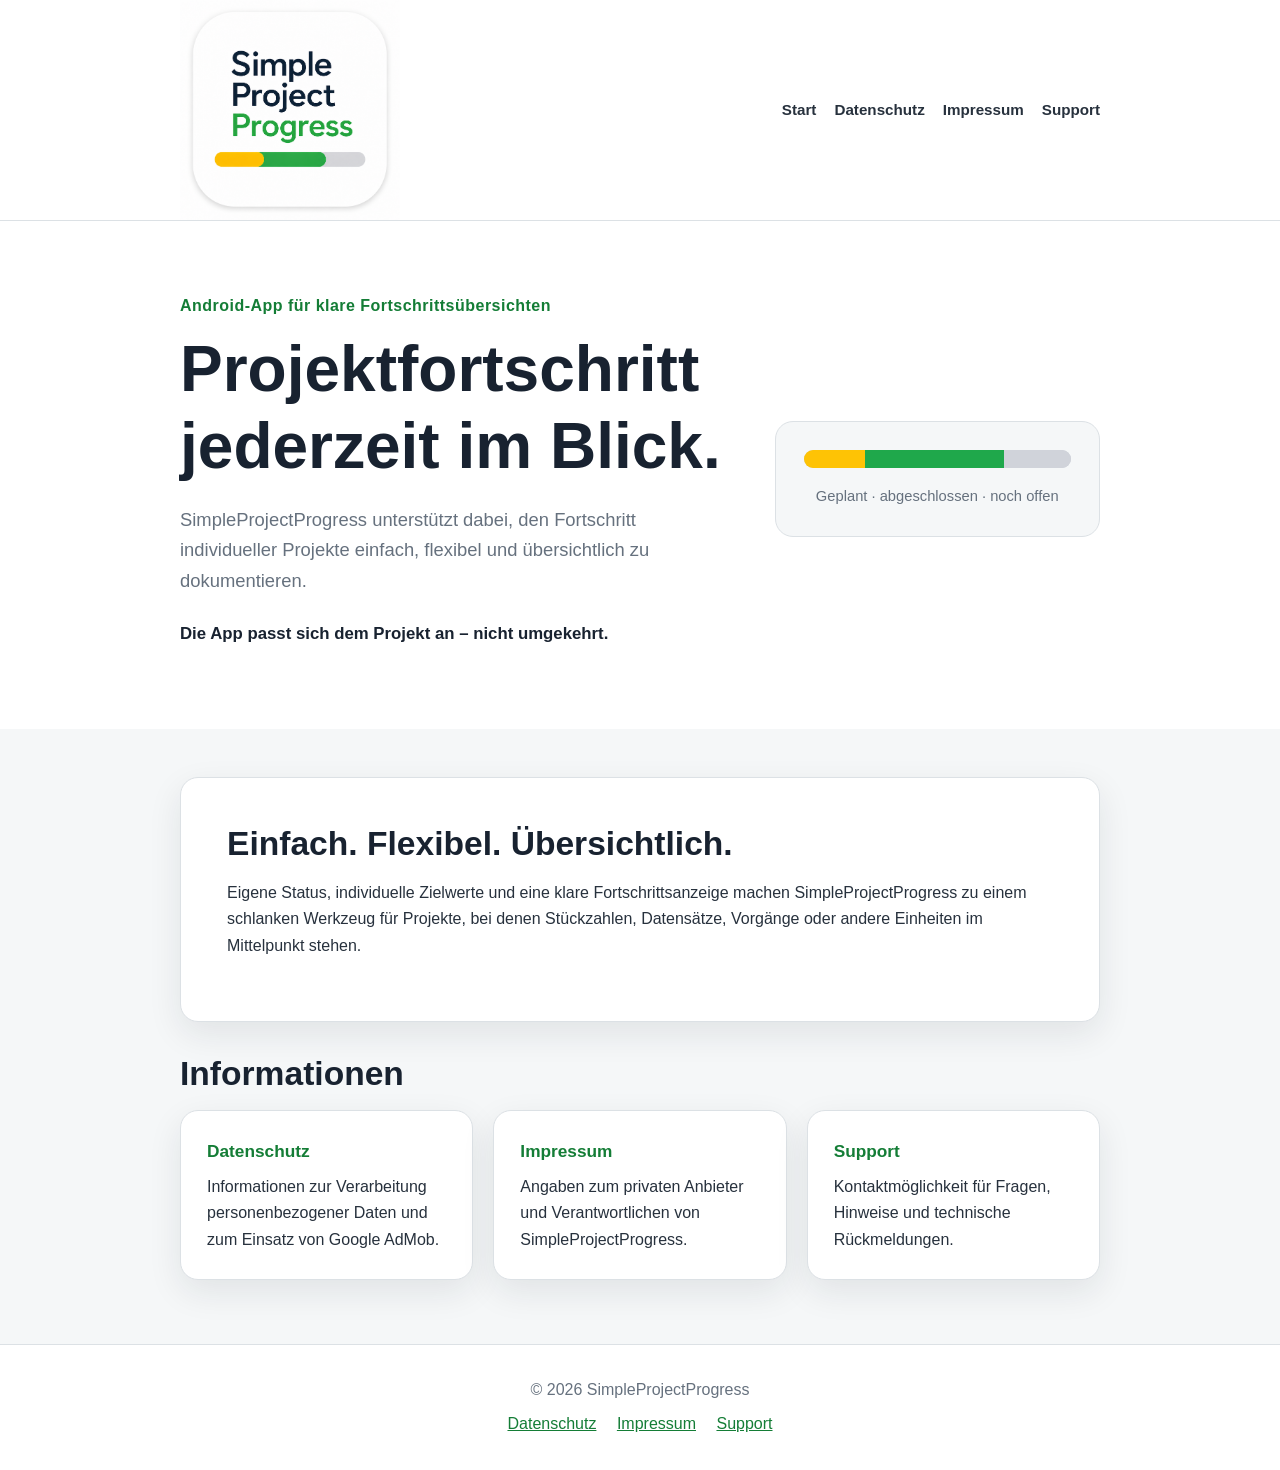
==== index.html @ afdc12ff "Update favicon link in index.html" ====
<!doctype html>
<html lang="de">
<head>
    <meta charset="utf-8">
    <meta name="viewport" content="width=device-width, initial-scale=1">
    <meta name="description"
          content="SimpleProjectProgress – Projektfortschritt einfach, flexibel und übersichtlich dokumentieren.">
    <title>SimpleProjectProgress</title>

    <link rel="icon" type="image/png" href="assets/favicon.png">
    
    <link rel="stylesheet" href="style.css">
</head>
<body>

<header class="site-header">
    <nav class="nav" aria-label="Hauptnavigation">
        <a class="brand" href="">
            <img src="assets/simpleprojectprogress-logo.png"
                 alt="SimpleProjectProgress">
        </a>
        <div class="nav-links">
            <a href="">Start</a>
            <a href="datenschutz/">Datenschutz</a>
            <a href="impressum/">Impressum</a>
            <a href="support/">Support</a>
        </div>
    </nav>
</header>

<section class="hero">
    <div class="hero-inner">
        <div>
            <p class="eyebrow">Android-App für klare Fortschrittsübersichten</p>
            <h1>Projektfortschritt jederzeit im Blick.</h1>
            <p class="lead">
                SimpleProjectProgress unterstützt dabei, den Fortschritt
                individueller Projekte einfach, flexibel und übersichtlich
                zu dokumentieren.
            </p>
            <p class="claim">
                Die App passt sich dem Projekt an – nicht umgekehrt.
            </p>
        </div>

        <div class="progress-visual" aria-label="Beispiel eines Fortschrittsbalkens">
            <div class="progress-track">
                <div class="yellow"></div>
                <div class="green"></div>
                <div class="gray"></div>
            </div>
            <p class="progress-label">
                Geplant · abgeschlossen · noch offen
            </p>
        </div>
    </div>
</section>

<main>
    <section class="content-card">
        <h2>Einfach. Flexibel. Übersichtlich.</h2>
        <p>
            Eigene Status, individuelle Zielwerte und eine klare
            Fortschrittsanzeige machen SimpleProjectProgress zu einem
            schlanken Werkzeug für Projekte, bei denen Stückzahlen,
            Datensätze, Vorgänge oder andere Einheiten im Mittelpunkt stehen.
        </p>
    </section>

    <section aria-labelledby="informationen" style="margin-top: 32px;">
        <h2 id="informationen">Informationen</h2>
        <div class="card-grid">
            <a class="card" href="datenschutz/">
                <strong>Datenschutz</strong>
                Informationen zur Verarbeitung personenbezogener Daten
                und zum Einsatz von Google AdMob.
            </a>

            <a class="card" href="impressum/">
                <strong>Impressum</strong>
                Angaben zum privaten Anbieter und Verantwortlichen
                von SimpleProjectProgress.
            </a>

            <a class="card" href="support/">
                <strong>Support</strong>
                Kontaktmöglichkeit für Fragen, Hinweise und technische
                Rückmeldungen.
            </a>
        </div>
    </section>
</main>


<footer class="site-footer">
    <div>© 2026 SimpleProjectProgress</div>
    <nav aria-label="Fußnavigation">
        <a href="datenschutz/">Datenschutz</a>
        <a href="impressum/">Impressum</a>
        <a href="support/">Support</a>
    </nav>
</footer>

   <script>
       document.addEventListener("contextmenu", function (event) {
           event.preventDefault();
       });
   </script> 
    
</body>
</html>
---- style.css ----
:root {
    --green: #1FA84B;
    --green-dark: #147D36;
    --yellow: #FEC305;
    --navy: #182230;
    --text: #27313D;
    --muted: #66717E;
    --surface: #FFFFFF;
    --background: #F5F7F8;
    --border: #DCE1E5;
    --shadow: 0 12px 34px rgba(24, 34, 48, 0.09);
    --radius: 18px;
    --content-width: 920px;
}

* {
    box-sizing: border-box;
}

html {
    scroll-behavior: smooth;
}

body {
    margin: 0;
    font-family: Inter, Roboto, "Segoe UI", Arial, sans-serif;
    color: var(--text);
    background: var(--background);
    line-height: 1.65;
}

* {
    -webkit-user-select: none;
    -moz-user-select: none;
    -ms-user-select: none;
    user-select: none;

}

img {
    pointer-events: none;
    -webkit-user-drag: none;
    
}

a {
    color: var(--green-dark);
}

a:hover,
a:focus-visible {
    color: var(--green);
}

.site-header {
    background: var(--surface);
    border-bottom: 1px solid var(--border);
}

.nav {
    width: min(var(--content-width), calc(100% - 32px));
    margin: 0 auto;
    min-height: 76px;
    display: flex;
    align-items: center;
    justify-content: space-between;
    gap: 24px;
}

.brand {
    display: flex;
    align-items: center;
    gap: 14px;
    color: var(--navy);
    text-decoration: none;
    font-weight: 700;
}

.brand img {
    display: block;
    width: 220px;
    max-width: 52vw;
    height: auto;
}

.nav-links {
    display: flex;
    flex-wrap: wrap;
    gap: 18px;
}

.nav-links a {
    color: var(--text);
    text-decoration: none;
    font-size: 0.95rem;
    font-weight: 600;
}

.nav-links a[aria-current="page"] {
    color: var(--green-dark);
}

.hero {
    background: var(--surface);
}

.hero-inner {
    width: min(var(--content-width), calc(100% - 32px));
    margin: 0 auto;
    padding: 72px 0 64px;
    display: grid;
    grid-template-columns: 1.25fr 0.75fr;
    gap: 52px;
    align-items: center;
}

.eyebrow {
    margin: 0 0 12px;
    color: var(--green-dark);
    font-weight: 700;
    letter-spacing: 0.03em;
}

h1,
h2,
h3 {
    color: var(--navy);
    line-height: 1.2;
}

h1 {
    margin: 0 0 20px;
    font-size: clamp(2.3rem, 6vw, 4rem);
}

h2 {
    margin: 0 0 16px;
    font-size: clamp(1.55rem, 3vw, 2.1rem);
}

h3 {
    margin: 28px 0 10px;
    font-size: 1.18rem;
}

.lead {
    margin: 0;
    max-width: 700px;
    color: var(--muted);
    font-size: 1.15rem;
}

.claim {
    margin-top: 24px;
    color: var(--navy);
    font-size: 1.05rem;
    font-weight: 700;
}

.progress-visual {
    padding: 28px;
    background: var(--background);
    border: 1px solid var(--border);
    border-radius: var(--radius);
}

.progress-track {
    display: flex;
    height: 18px;
    overflow: hidden;
    border-radius: 999px;
    background: #D0D3DA;
}

.progress-track .yellow {
    width: 23%;
    background: var(--yellow);
}

.progress-track .green {
    width: 52%;
    background: var(--green);
}

.progress-track .gray {
    width: 25%;
    background: #D0D3DA;
}

.progress-label {
    margin: 16px 0 0;
    color: var(--muted);
    text-align: center;
    font-size: 0.92rem;
}

main {
    width: min(var(--content-width), calc(100% - 32px));
    margin: 0 auto;
    padding: 48px 0 64px;
}

.card-grid {
    display: grid;
    grid-template-columns: repeat(3, minmax(0, 1fr));
    gap: 20px;
}

.card,
.content-card {
    background: var(--surface);
    border: 1px solid var(--border);
    border-radius: var(--radius);
    box-shadow: var(--shadow);
}

.card {
    display: block;
    padding: 26px;
    color: var(--text);
    text-decoration: none;
}

.card strong {
    display: block;
    margin-bottom: 8px;
    color: var(--green-dark);
    font-size: 1.08rem;
}

.card:hover,
.card:focus-visible {
    transform: translateY(-2px);
}

.content-card {
    padding: clamp(24px, 5vw, 46px);
}

.content-card p:first-of-type {
    margin-top: 0;
}

ul {
    padding-left: 1.3rem;
}

.notice {
    padding: 18px 20px;
    margin: 24px 0;
    background: #EEF8F1;
    border-left: 4px solid var(--green);
    border-radius: 10px;
}

.placeholder {
    padding: 2px 6px;
    color: #8B2A20;
    background: #FFF1EF;
    border-radius: 5px;
    font-weight: 700;
}

.meta {
    color: var(--muted);
    font-size: 0.94rem;
}

.site-footer {
    padding: 32px 16px;
    color: var(--muted);
    text-align: center;
    border-top: 1px solid var(--border);
    background: var(--surface);
}

.site-footer nav {
    margin-top: 8px;
}

.site-footer a {
    margin: 0 8px;
}

@media (max-width: 760px) {
    .nav {
        padding: 16px 0;
        align-items: flex-start;
        flex-direction: column;
    }

    .nav-links {
        gap: 12px 16px;
    }

    .hero-inner {
        padding: 50px 0;
        grid-template-columns: 1fr;
        gap: 30px;
    }

    .card-grid {
        grid-template-columns: 1fr;
    }
}
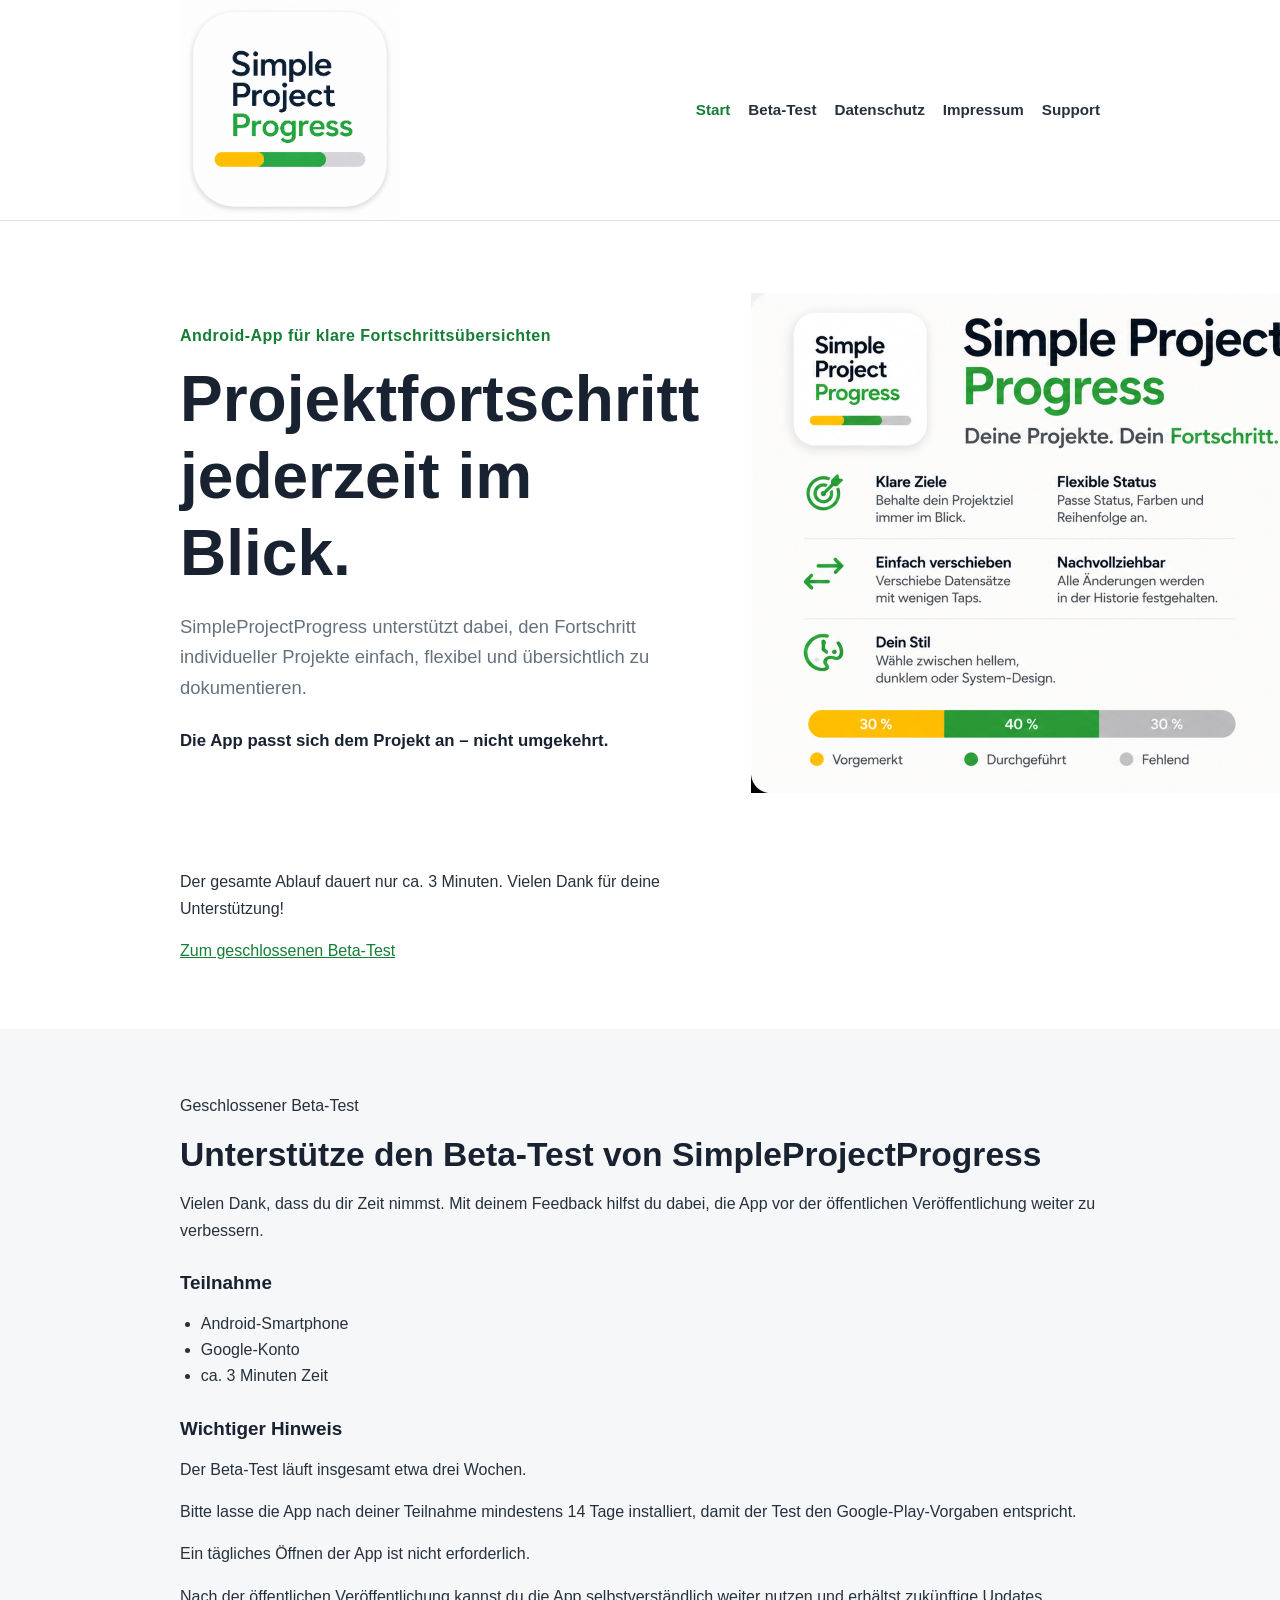
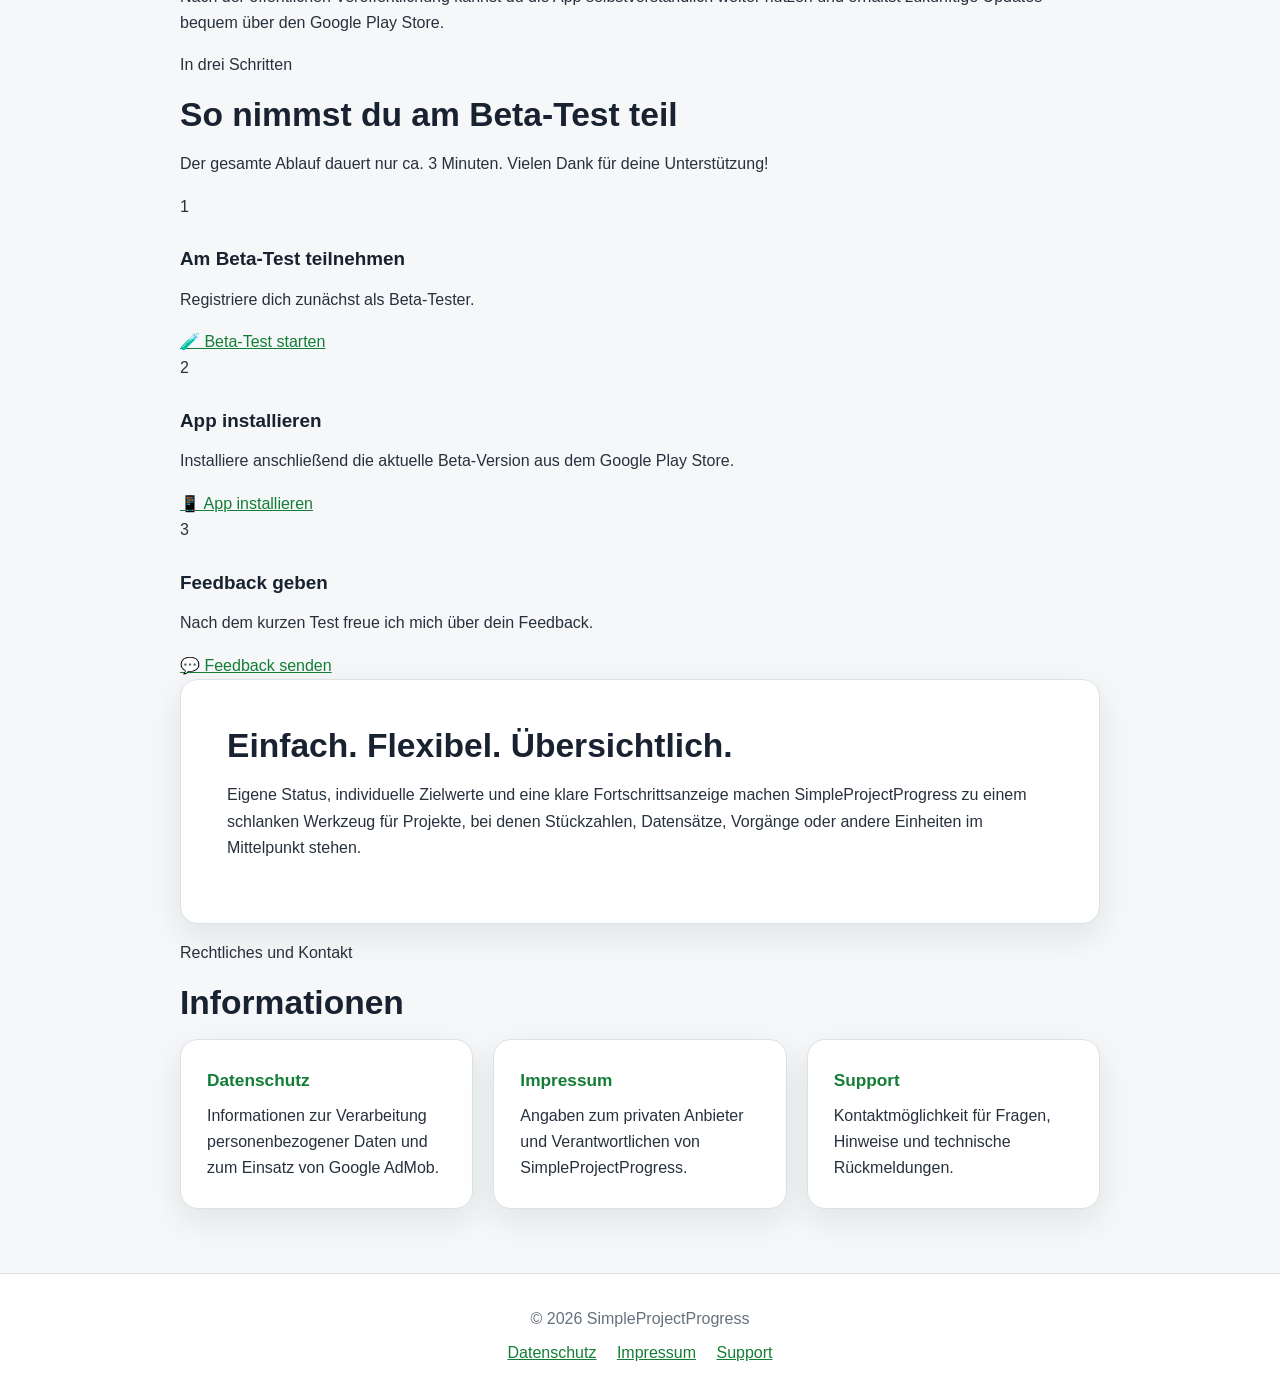
==== commit 009f5864: "Update index.html" ====
--- a/index.html
+++ b/index.html
@@ -4,23 +4,24 @@
     <meta charset="utf-8">
     <meta name="viewport" content="width=device-width, initial-scale=1">
     <meta name="description"
-          content="SimpleProjectProgress – Projektfortschritt einfach, flexibel und übersichtlich dokumentieren.">
-    <title>SimpleProjectProgress</title>
+          content="SimpleProjectProgress – geschlossener Beta-Test der Android-App für klare, flexible und übersichtliche Fortschrittsübersichten.">
+    <title>SimpleProjectProgress – Geschlossener Beta-Test</title>
 
     <link rel="icon" type="image/png" href="assets/favicon.png">
-    
     <link rel="stylesheet" href="style.css">
 </head>
 <body>
 
 <header class="site-header">
     <nav class="nav" aria-label="Hauptnavigation">
-        <a class="brand" href="">
+        <a class="brand" href="" aria-label="SimpleProjectProgress Startseite">
             <img src="assets/simpleprojectprogress-logo.png"
                  alt="SimpleProjectProgress">
         </a>
+
         <div class="nav-links">
-            <a href="">Start</a>
+            <a href="" aria-current="page">Start</a>
+            <a href="#beta-test">Beta-Test</a>
             <a href="datenschutz/">Datenschutz</a>
             <a href="impressum/">Impressum</a>
             <a href="support/">Support</a>
@@ -30,7 +31,7 @@
 
 <section class="hero">
     <div class="hero-inner">
-        <div>
+        <div class="hero-copy">
             <p class="eyebrow">Android-App für klare Fortschrittsübersichten</p>
             <h1>Projektfortschritt jederzeit im Blick.</h1>
             <p class="lead">
@@ -43,21 +44,118 @@
             </p>
         </div>
 
-        <div class="progress-visual" aria-label="Beispiel eines Fortschrittsbalkens">
-            <div class="progress-track">
-                <div class="yellow"></div>
-                <div class="green"></div>
-                <div class="gray"></div>
-            </div>
-            <p class="progress-label">
-                Geplant · abgeschlossen · noch offen
-            </p>
+        <div class="feature-graphic-wrap">
+            <img class="feature-graphic"
+                 src="assets/simpleprojectprogress-feature-graphic.png"
+                 alt="Feature Graphic von SimpleProjectProgress mit App-Oberfläche und Funktionsübersicht">
+        </div>
+
+        <div class="hero-cta">
+            <p>Der gesamte Ablauf dauert nur ca. 3 Minuten. Vielen Dank für deine Unterstützung!</p>
+            <a class="button button-primary"
+               href="#beta-test">
+                Zum geschlossenen Beta-Test
+            </a>
         </div>
     </div>
 </section>
 
 <main>
-    <section class="content-card">
+    <section id="beta-test" class="beta-card" aria-labelledby="beta-title">
+        <div class="section-heading">
+            <p class="section-kicker">Geschlossener Beta-Test</p>
+            <h2 id="beta-title">Unterstütze den Beta-Test von SimpleProjectProgress</h2>
+            <p class="section-intro">
+                Vielen Dank, dass du dir Zeit nimmst. Mit deinem Feedback hilfst du dabei,
+                die App vor der öffentlichen Veröffentlichung weiter zu verbessern.
+            </p>
+        </div>
+
+        <div class="beta-columns">
+            <div>
+                <h3>Teilnahme</h3>
+                <ul class="check-list">
+                    <li>Android-Smartphone</li>
+                    <li>Google-Konto</li>
+                    <li>ca. 3 Minuten Zeit</li>
+                </ul>
+            </div>
+
+            <div class="important-note">
+                <h3>Wichtiger Hinweis</h3>
+                <p>
+                    Der Beta-Test läuft insgesamt etwa drei Wochen.
+                </p>
+                <p>
+                    Bitte lasse die App nach deiner Teilnahme mindestens 14 Tage installiert,
+                    damit der Test den Google-Play-Vorgaben entspricht.
+                </p>
+                <p>
+                    Ein tägliches Öffnen der App ist nicht erforderlich.
+                </p>
+                <p>
+                    Nach der öffentlichen Veröffentlichung kannst du die App selbstverständlich
+                    weiter nutzen und erhältst zukünftige Updates bequem über den Google Play Store.
+                </p>
+            </div>
+        </div>
+    </section>
+
+    <section class="steps-section" aria-labelledby="steps-title">
+        <div class="section-heading section-heading-centered">
+            <p class="section-kicker">In drei Schritten</p>
+            <h2 id="steps-title">So nimmst du am Beta-Test teil</h2>
+            <p class="section-intro">
+                Der gesamte Ablauf dauert nur ca. 3 Minuten. Vielen Dank für deine Unterstützung!
+            </p>
+        </div>
+
+        <div class="steps-grid">
+            <article class="step-card">
+                <div class="step-number" aria-hidden="true">1</div>
+                <h3>Am Beta-Test teilnehmen</h3>
+                <p>
+                    Registriere dich zunächst als Beta-Tester.
+                </p>
+                <a class="button button-primary"
+                   href="https://play.google.com/apps/testing/de.paschold.simpleprojectprogress"
+                   target="_blank"
+                   rel="noopener noreferrer">
+                    🧪 Beta-Test starten
+                </a>
+            </article>
+
+            <article class="step-card">
+                <div class="step-number" aria-hidden="true">2</div>
+                <h3>App installieren</h3>
+                <p>
+                    Installiere anschließend die aktuelle Beta-Version aus dem Google Play Store.
+                </p>
+                <a class="button button-primary"
+                   href="https://play.google.com/store/apps/details?id=de.paschold.simpleprojectprogress"
+                   target="_blank"
+                   rel="noopener noreferrer">
+                    📱 App installieren
+                </a>
+            </article>
+
+            <article class="step-card">
+                <div class="step-number" aria-hidden="true">3</div>
+                <h3>Feedback geben</h3>
+                <p>
+                    Nach dem kurzen Test freue ich mich über dein Feedback.
+                </p>
+                <a class="button button-primary"
+                   href="https://forms.gle/kro4bLM4fWieLvHW9"
+                   target="_blank"
+                   rel="noopener noreferrer">
+                    💬 Feedback senden
+                </a>
+            </article>
+        </div>
+    </section>
+
+    <section class="content-card app-summary">
         <h2>Einfach. Flexibel. Übersichtlich.</h2>
         <p>
             Eigene Status, individuelle Zielwerte und eine klare
@@ -67,8 +165,12 @@
         </p>
     </section>
 
-    <section aria-labelledby="informationen" style="margin-top: 32px;">
-        <h2 id="informationen">Informationen</h2>
+    <section class="information-section" aria-labelledby="informationen">
+        <div class="section-heading">
+            <p class="section-kicker">Rechtliches und Kontakt</p>
+            <h2 id="informationen">Informationen</h2>
+        </div>
+
         <div class="card-grid">
             <a class="card" href="datenschutz/">
                 <strong>Datenschutz</strong>
@@ -90,7 +192,6 @@
         </div>
     </section>
 </main>
-
 
 <footer class="site-footer">
     <div>© 2026 SimpleProjectProgress</div>
@@ -101,11 +202,11 @@
     </nav>
 </footer>
 
-   <script>
-       document.addEventListener("contextmenu", function (event) {
-           event.preventDefault();
-       });
-   </script> 
-    
+<script>
+    document.addEventListener("contextmenu", function (event) {
+        event.preventDefault();
+    });
+</script>
+
 </body>
 </html>
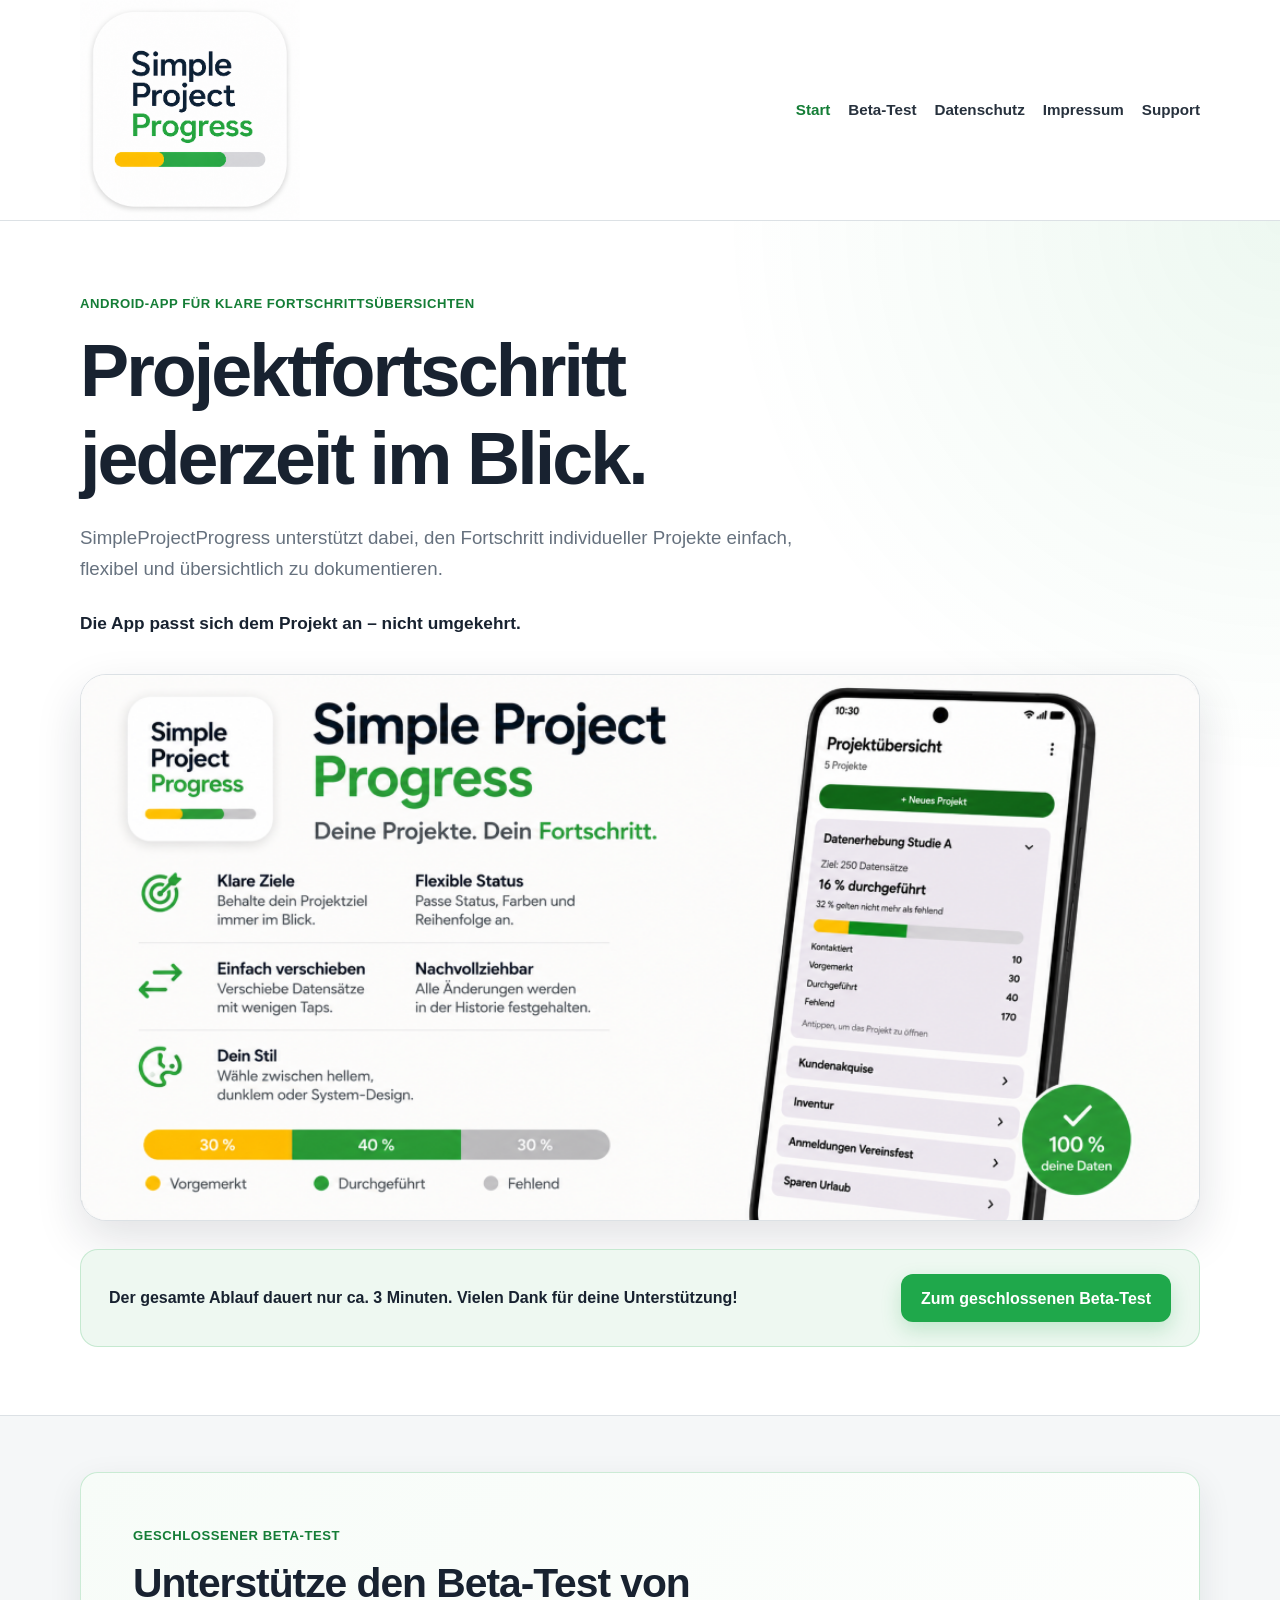
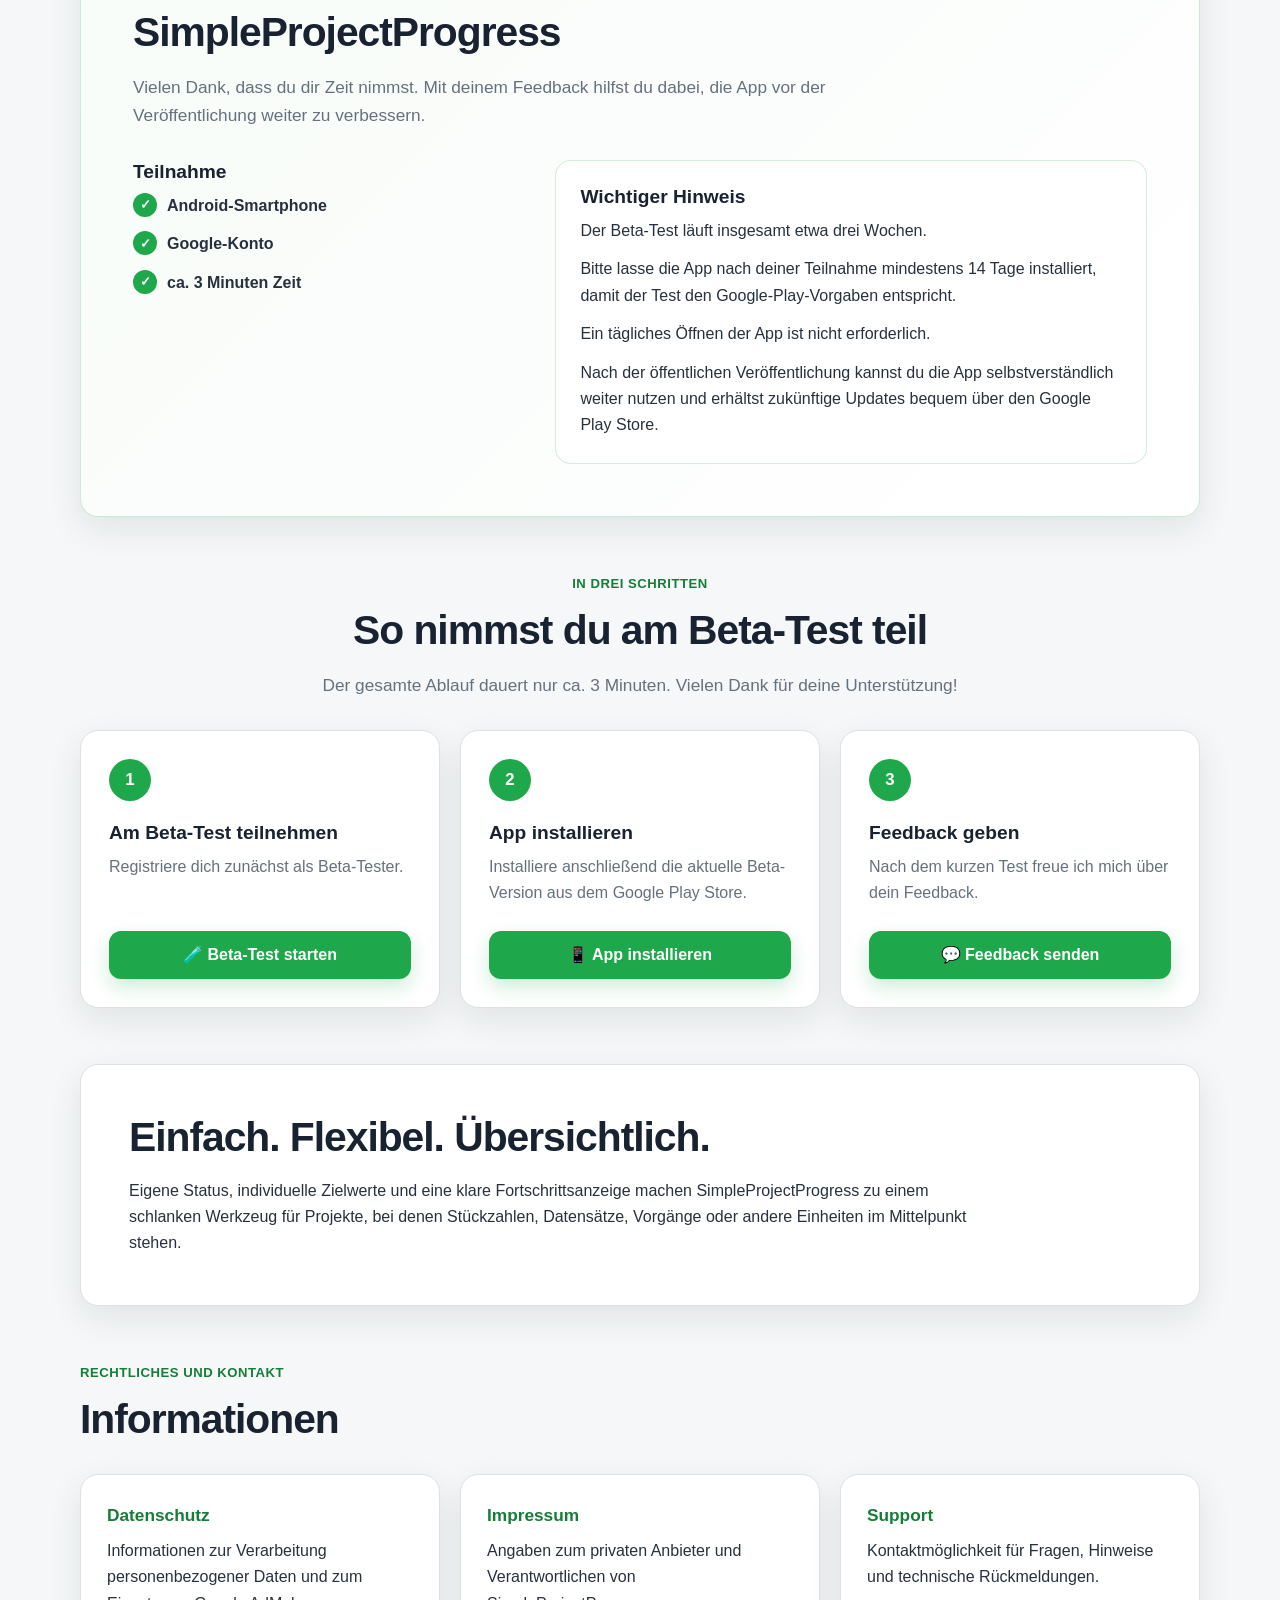
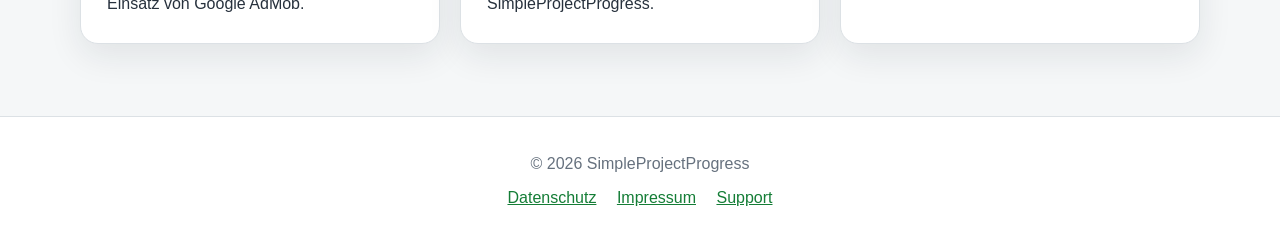
==== commit bedfc7f0: "Fix wording in beta test introduction paragraph" ====
--- a/index.html
+++ b/index.html
@@ -67,7 +67,7 @@
             <h2 id="beta-title">Unterstütze den Beta-Test von SimpleProjectProgress</h2>
             <p class="section-intro">
                 Vielen Dank, dass du dir Zeit nimmst. Mit deinem Feedback hilfst du dabei,
-                die App vor der öffentlichen Veröffentlichung weiter zu verbessern.
+                die App vor der Veröffentlichung weiter zu verbessern.
             </p>
         </div>
 
--- a/style.css
+++ b/style.css
@@ -1,6 +1,8 @@
 :root {
     --green: #1FA84B;
     --green-dark: #147D36;
+    --green-soft: #EEF8F1;
+    --green-softer: #F7FCF8;
     --yellow: #FEC305;
     --navy: #182230;
     --text: #27313D;
@@ -9,16 +11,23 @@
     --background: #F5F7F8;
     --border: #DCE1E5;
     --shadow: 0 12px 34px rgba(24, 34, 48, 0.09);
+    --shadow-strong: 0 18px 46px rgba(24, 34, 48, 0.13);
     --radius: 18px;
-    --content-width: 920px;
+    --radius-large: 26px;
+    --content-width: 1120px;
 }
 
 * {
     box-sizing: border-box;
+    -webkit-user-select: none;
+    -moz-user-select: none;
+    -ms-user-select: none;
+    user-select: none;
 }
 
 html {
     scroll-behavior: smooth;
+    scroll-padding-top: 96px;
 }
 
 body {
@@ -29,18 +38,10 @@
     line-height: 1.65;
 }
 
-* {
-    -webkit-user-select: none;
-    -moz-user-select: none;
-    -ms-user-select: none;
-    user-select: none;
-
-}
-
 img {
+    max-width: 100%;
     pointer-events: none;
     -webkit-user-drag: none;
-    
 }
 
 a {
@@ -53,14 +54,18 @@
 }
 
 .site-header {
-    background: var(--surface);
+    position: sticky;
+    top: 0;
+    z-index: 20;
+    background: rgba(255, 255, 255, 0.96);
     border-bottom: 1px solid var(--border);
+    backdrop-filter: blur(12px);
 }
 
 .nav {
     width: min(var(--content-width), calc(100% - 32px));
+    min-height: 76px;
     margin: 0 auto;
-    min-height: 76px;
     display: flex;
     align-items: center;
     justify-content: space-between;
@@ -70,7 +75,6 @@
 .brand {
     display: flex;
     align-items: center;
-    gap: 14px;
     color: var(--navy);
     text-decoration: none;
     font-weight: 700;
@@ -86,6 +90,7 @@
 .nav-links {
     display: flex;
     flex-wrap: wrap;
+    justify-content: flex-end;
     gap: 18px;
 }
 
@@ -96,29 +101,38 @@
     font-weight: 600;
 }
 
+.nav-links a:hover,
+.nav-links a:focus-visible,
 .nav-links a[aria-current="page"] {
     color: var(--green-dark);
 }
 
 .hero {
-    background: var(--surface);
+    background:
+        radial-gradient(circle at top right, rgba(31, 168, 75, 0.08), transparent 32%),
+        var(--surface);
+    border-bottom: 1px solid var(--border);
 }
 
 .hero-inner {
     width: min(var(--content-width), calc(100% - 32px));
     margin: 0 auto;
-    padding: 72px 0 64px;
-    display: grid;
-    grid-template-columns: 1.25fr 0.75fr;
-    gap: 52px;
-    align-items: center;
-}
-
-.eyebrow {
+    padding: 72px 0 68px;
+}
+
+.hero-copy {
+    max-width: 820px;
+    margin-bottom: 36px;
+}
+
+.eyebrow,
+.section-kicker {
     margin: 0 0 12px;
     color: var(--green-dark);
-    font-weight: 700;
-    letter-spacing: 0.03em;
+    font-weight: 800;
+    letter-spacing: 0.04em;
+    text-transform: uppercase;
+    font-size: 0.82rem;
 }
 
 h1,
@@ -130,88 +144,239 @@
 
 h1 {
     margin: 0 0 20px;
-    font-size: clamp(2.3rem, 6vw, 4rem);
+    font-size: clamp(2.45rem, 6vw, 4.6rem);
+    letter-spacing: -0.04em;
 }
 
 h2 {
     margin: 0 0 16px;
-    font-size: clamp(1.55rem, 3vw, 2.1rem);
+    font-size: clamp(1.75rem, 3.5vw, 2.55rem);
+    letter-spacing: -0.025em;
 }
 
 h3 {
-    margin: 28px 0 10px;
-    font-size: 1.18rem;
+    margin: 0 0 10px;
+    font-size: 1.2rem;
 }
 
 .lead {
     margin: 0;
-    max-width: 700px;
+    max-width: 760px;
     color: var(--muted);
-    font-size: 1.15rem;
+    font-size: 1.17rem;
 }
 
 .claim {
-    margin-top: 24px;
+    margin: 24px 0 0;
     color: var(--navy);
-    font-size: 1.05rem;
+    font-size: 1.08rem;
+    font-weight: 800;
+}
+
+.feature-graphic-wrap {
+    overflow: hidden;
+    background: var(--surface);
+    border: 1px solid var(--border);
+    border-radius: var(--radius-large);
+    box-shadow: var(--shadow-strong);
+}
+
+.feature-graphic {
+    display: block;
+    width: 100%;
+    height: auto;
+}
+
+.hero-cta {
+    margin-top: 28px;
+    display: flex;
+    align-items: center;
+    justify-content: space-between;
+    gap: 24px;
+    padding: 24px 28px;
+    background: var(--green-soft);
+    border: 1px solid rgba(31, 168, 75, 0.2);
+    border-radius: var(--radius);
+}
+
+.hero-cta p {
+    margin: 0;
+    color: var(--navy);
     font-weight: 700;
 }
 
-.progress-visual {
-    padding: 28px;
-    background: var(--background);
-    border: 1px solid var(--border);
-    border-radius: var(--radius);
-}
-
-.progress-track {
-    display: flex;
-    height: 18px;
-    overflow: hidden;
-    border-radius: 999px;
-    background: #D0D3DA;
-}
-
-.progress-track .yellow {
-    width: 23%;
-    background: var(--yellow);
-}
-
-.progress-track .green {
-    width: 52%;
+.button {
+    display: inline-flex;
+    align-items: center;
+    justify-content: center;
+    min-height: 48px;
+    padding: 12px 20px;
+    border-radius: 12px;
+    text-decoration: none;
+    font-weight: 800;
+    line-height: 1.2;
+    text-align: center;
+    transition: transform 160ms ease, box-shadow 160ms ease, background-color 160ms ease;
+}
+
+.button-primary {
+    color: #FFFFFF;
     background: var(--green);
-}
-
-.progress-track .gray {
-    width: 25%;
-    background: #D0D3DA;
-}
-
-.progress-label {
-    margin: 16px 0 0;
-    color: var(--muted);
-    text-align: center;
-    font-size: 0.92rem;
+    box-shadow: 0 8px 20px rgba(31, 168, 75, 0.22);
+}
+
+.button-primary:hover,
+.button-primary:focus-visible {
+    color: #FFFFFF;
+    background: var(--green-dark);
+    transform: translateY(-2px);
+    box-shadow: 0 12px 26px rgba(31, 168, 75, 0.28);
 }
 
 main {
     width: min(var(--content-width), calc(100% - 32px));
     margin: 0 auto;
-    padding: 48px 0 64px;
-}
-
+    padding: 56px 0 72px;
+}
+
+.beta-card,
+.content-card,
+.step-card,
+.card {
+    background: var(--surface);
+    border: 1px solid var(--border);
+    border-radius: var(--radius);
+    box-shadow: var(--shadow);
+}
+
+.beta-card {
+    padding: clamp(28px, 5vw, 52px);
+    background: linear-gradient(135deg, var(--green-softer), var(--surface));
+    border-color: rgba(31, 168, 75, 0.22);
+}
+
+.section-heading {
+    max-width: 820px;
+    margin-bottom: 30px;
+}
+
+.section-heading-centered {
+    margin-right: auto;
+    margin-left: auto;
+    text-align: center;
+}
+
+.section-intro {
+    margin: 0;
+    color: var(--muted);
+    font-size: 1.08rem;
+}
+
+.beta-columns {
+    display: grid;
+    grid-template-columns: 0.8fr 1.2fr;
+    gap: 28px;
+    align-items: stretch;
+}
+
+.check-list {
+    margin: 0;
+    padding: 0;
+    list-style: none;
+    display: grid;
+    gap: 12px;
+}
+
+.check-list li {
+    position: relative;
+    padding-left: 34px;
+    font-weight: 700;
+}
+
+.check-list li::before {
+    content: "✓";
+    position: absolute;
+    left: 0;
+    top: 0;
+    width: 24px;
+    height: 24px;
+    display: inline-flex;
+    align-items: center;
+    justify-content: center;
+    color: #FFFFFF;
+    background: var(--green);
+    border-radius: 50%;
+    font-size: 0.82rem;
+    font-weight: 900;
+}
+
+.important-note {
+    padding: 24px;
+    background: var(--surface);
+    border: 1px solid rgba(31, 168, 75, 0.2);
+    border-radius: 16px;
+}
+
+.important-note p {
+    margin: 0 0 12px;
+}
+
+.important-note p:last-child {
+    margin-bottom: 0;
+}
+
+.steps-section,
+.information-section {
+    margin-top: 56px;
+}
+
+.steps-grid,
 .card-grid {
     display: grid;
     grid-template-columns: repeat(3, minmax(0, 1fr));
     gap: 20px;
 }
 
-.card,
+.step-card {
+    position: relative;
+    min-height: 100%;
+    padding: 28px;
+    display: flex;
+    flex-direction: column;
+}
+
+.step-number {
+    width: 42px;
+    height: 42px;
+    margin-bottom: 20px;
+    display: inline-flex;
+    align-items: center;
+    justify-content: center;
+    color: #FFFFFF;
+    background: var(--green);
+    border-radius: 50%;
+    font-size: 1.05rem;
+    font-weight: 900;
+}
+
+.step-card p {
+    margin: 0 0 24px;
+    color: var(--muted);
+    flex-grow: 1;
+}
+
+.step-card .button {
+    width: 100%;
+}
+
 .content-card {
-    background: var(--surface);
-    border: 1px solid var(--border);
-    border-radius: var(--radius);
-    box-shadow: var(--shadow);
+    margin-top: 56px;
+    padding: clamp(28px, 5vw, 48px);
+}
+
+.content-card p {
+    margin: 0;
+    max-width: 860px;
 }
 
 .card {
@@ -219,6 +384,7 @@
     padding: 26px;
     color: var(--text);
     text-decoration: none;
+    transition: transform 160ms ease, box-shadow 160ms ease, border-color 160ms ease;
 }
 
 .card strong {
@@ -230,15 +396,10 @@
 
 .card:hover,
 .card:focus-visible {
-    transform: translateY(-2px);
-}
-
-.content-card {
-    padding: clamp(24px, 5vw, 46px);
-}
-
-.content-card p:first-of-type {
-    margin-top: 0;
+    color: var(--text);
+    transform: translateY(-3px);
+    border-color: rgba(31, 168, 75, 0.34);
+    box-shadow: var(--shadow-strong);
 }
 
 ul {
@@ -248,7 +409,7 @@
 .notice {
     padding: 18px 20px;
     margin: 24px 0;
-    background: #EEF8F1;
+    background: var(--green-soft);
     border-left: 4px solid var(--green);
     border-radius: 10px;
 }
@@ -267,7 +428,7 @@
 }
 
 .site-footer {
-    padding: 32px 16px;
+    padding: 34px 16px;
     color: var(--muted);
     text-align: center;
     border-top: 1px solid var(--border);
@@ -282,7 +443,26 @@
     margin: 0 8px;
 }
 
+@media (max-width: 900px) {
+    .beta-columns {
+        grid-template-columns: 1fr;
+    }
+
+    .hero-cta {
+        align-items: flex-start;
+        flex-direction: column;
+    }
+
+    .hero-cta .button {
+        width: 100%;
+    }
+}
+
 @media (max-width: 760px) {
+    .site-header {
+        position: static;
+    }
+
     .nav {
         padding: 16px 0;
         align-items: flex-start;
@@ -290,16 +470,53 @@
     }
 
     .nav-links {
+        justify-content: flex-start;
         gap: 12px 16px;
     }
 
     .hero-inner {
-        padding: 50px 0;
-        grid-template-columns: 1fr;
-        gap: 30px;
-    }
-
+        padding: 48px 0 50px;
+    }
+
+    .hero-copy {
+        margin-bottom: 28px;
+    }
+
+    .feature-graphic-wrap {
+        border-radius: 18px;
+    }
+
+    .steps-grid,
     .card-grid {
         grid-template-columns: 1fr;
     }
-}
+
+    .steps-section,
+    .information-section,
+    .content-card {
+        margin-top: 44px;
+    }
+}
+
+@media (max-width: 520px) {
+    .brand img {
+        width: 190px;
+        max-width: 78vw;
+    }
+
+    h1 {
+        font-size: clamp(2.2rem, 12vw, 3rem);
+    }
+
+    .hero-cta,
+    .beta-card,
+    .step-card,
+    .card,
+    .content-card {
+        padding: 22px;
+    }
+
+    .button {
+        width: 100%;
+    }
+}
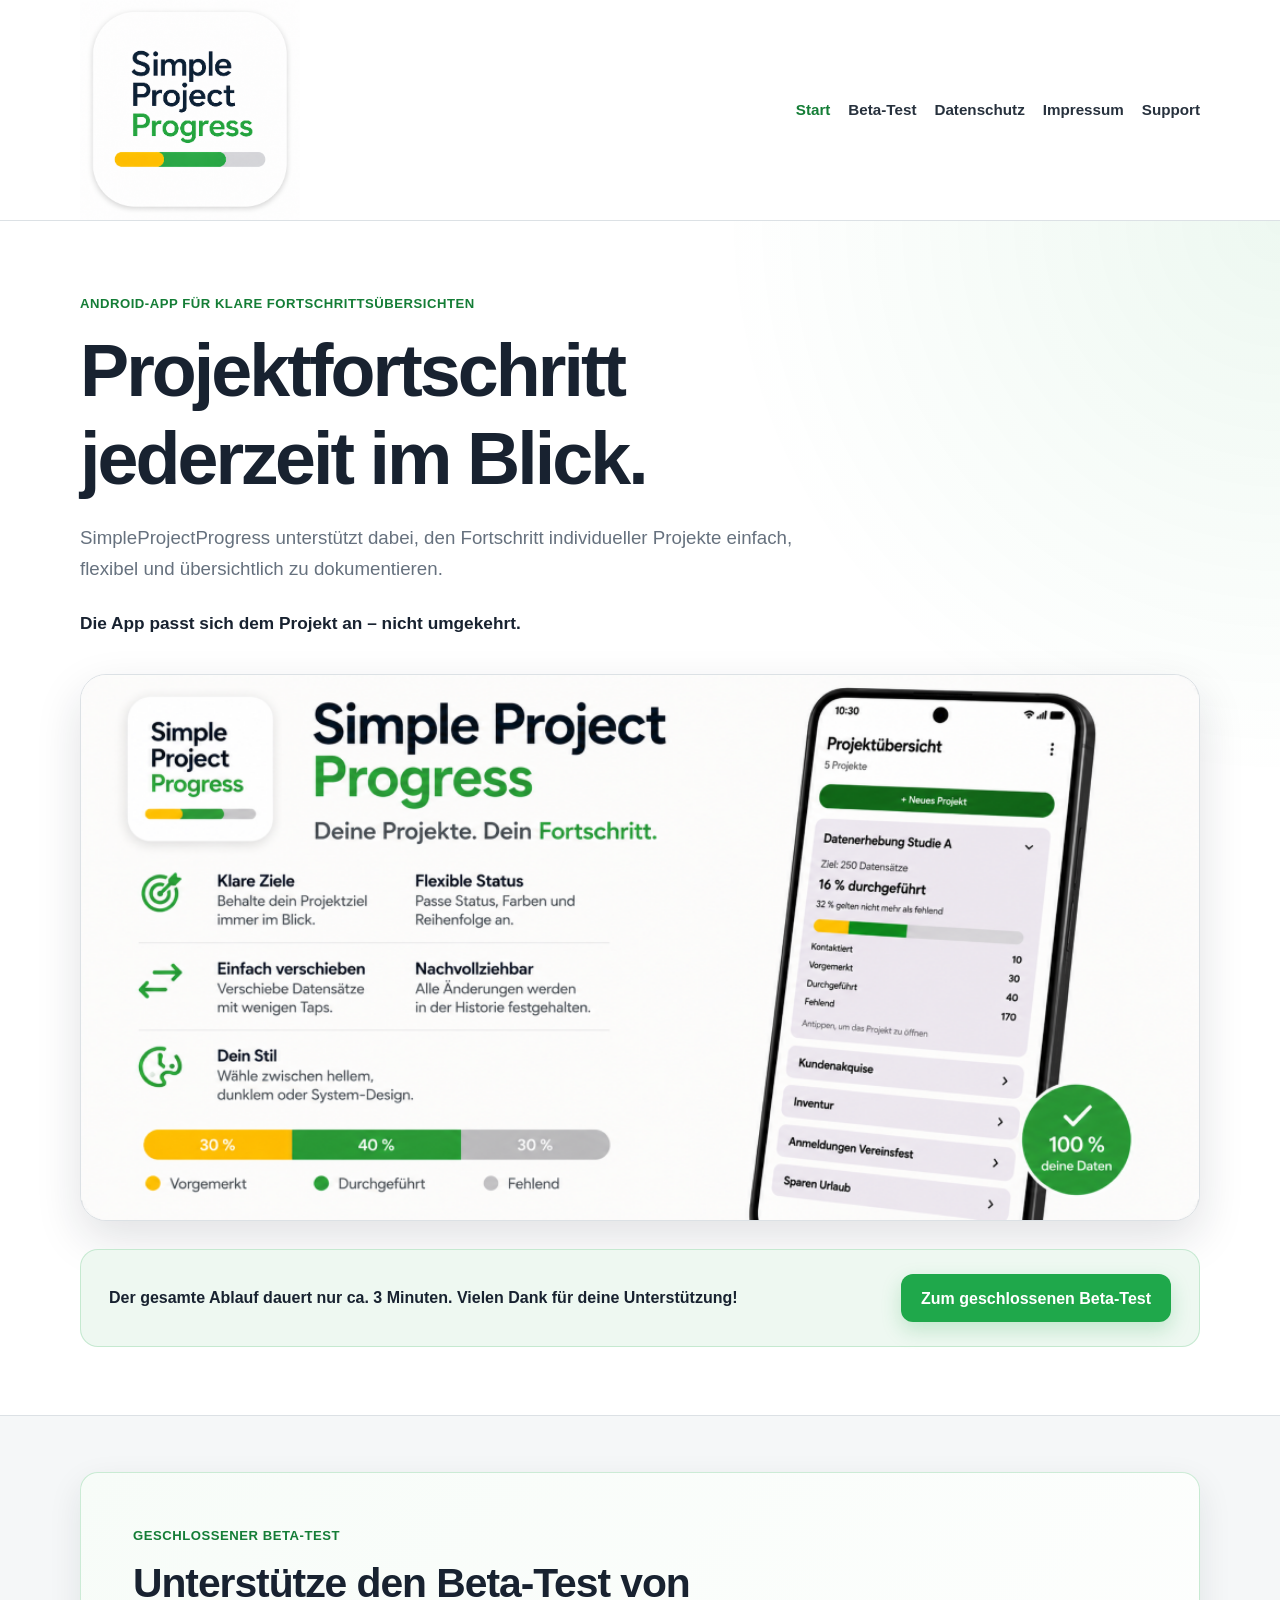
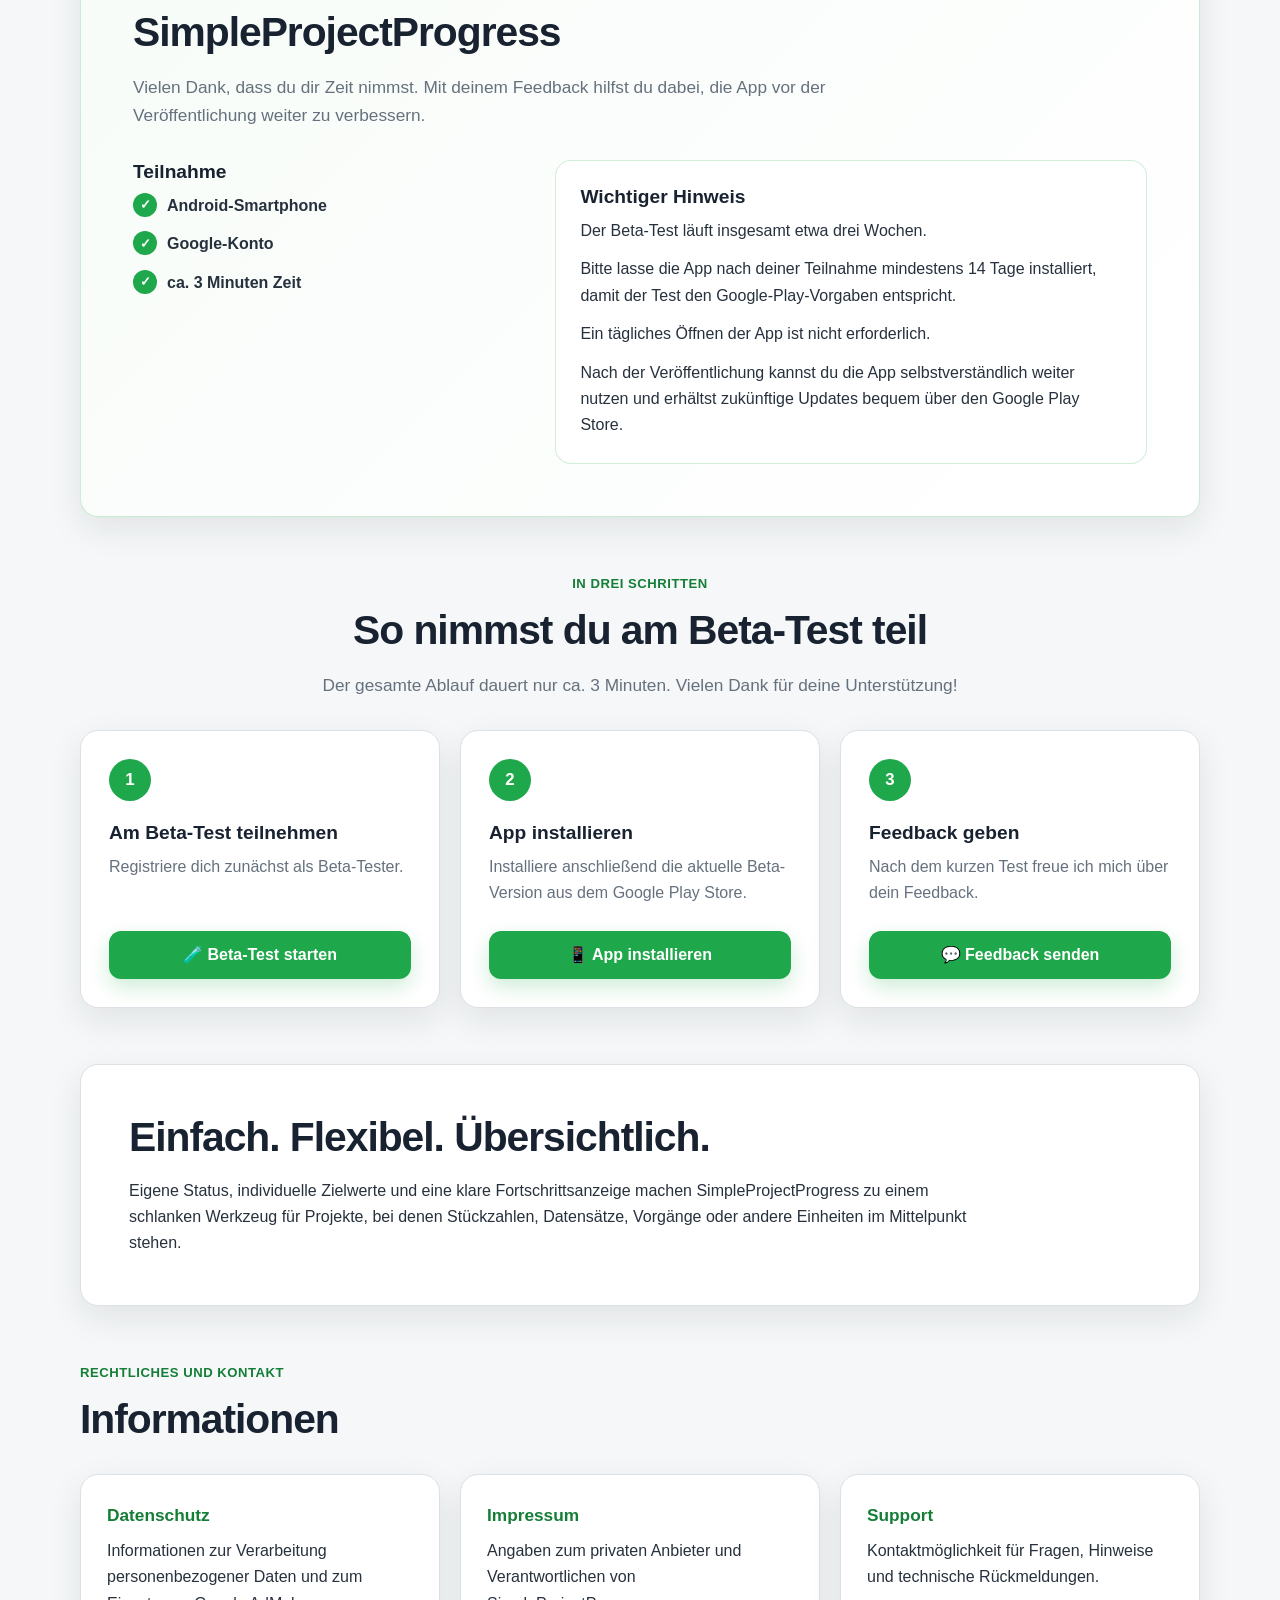
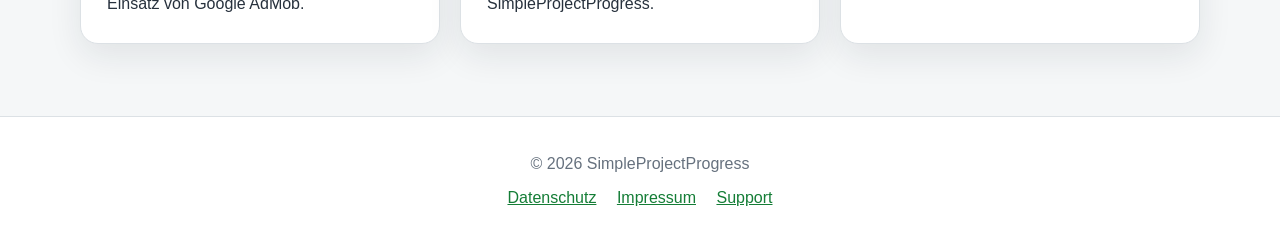
==== commit 706cbf53: "Update index.html" ====
--- a/index.html
+++ b/index.html
@@ -94,7 +94,7 @@
                     Ein tägliches Öffnen der App ist nicht erforderlich.
                 </p>
                 <p>
-                    Nach der öffentlichen Veröffentlichung kannst du die App selbstverständlich
+                    Nach der Veröffentlichung kannst du die App selbstverständlich
                     weiter nutzen und erhältst zukünftige Updates bequem über den Google Play Store.
                 </p>
             </div>
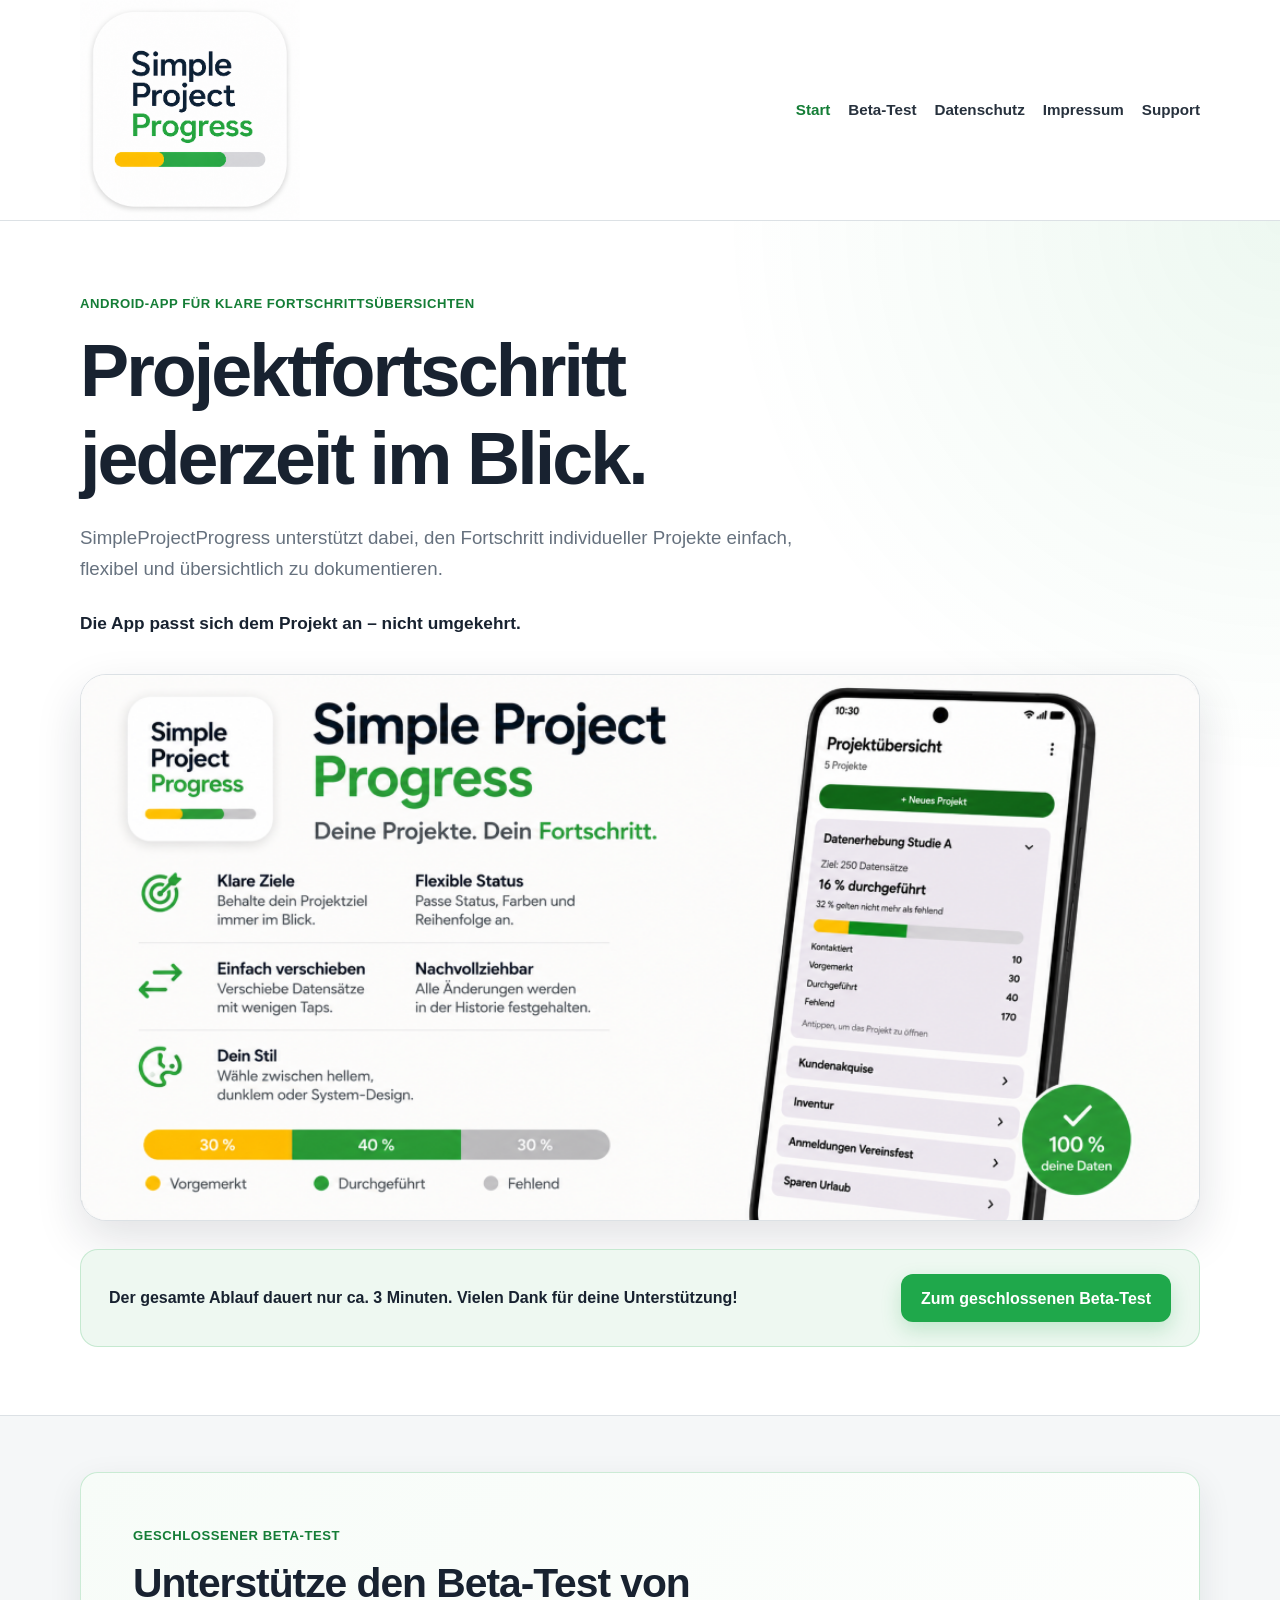
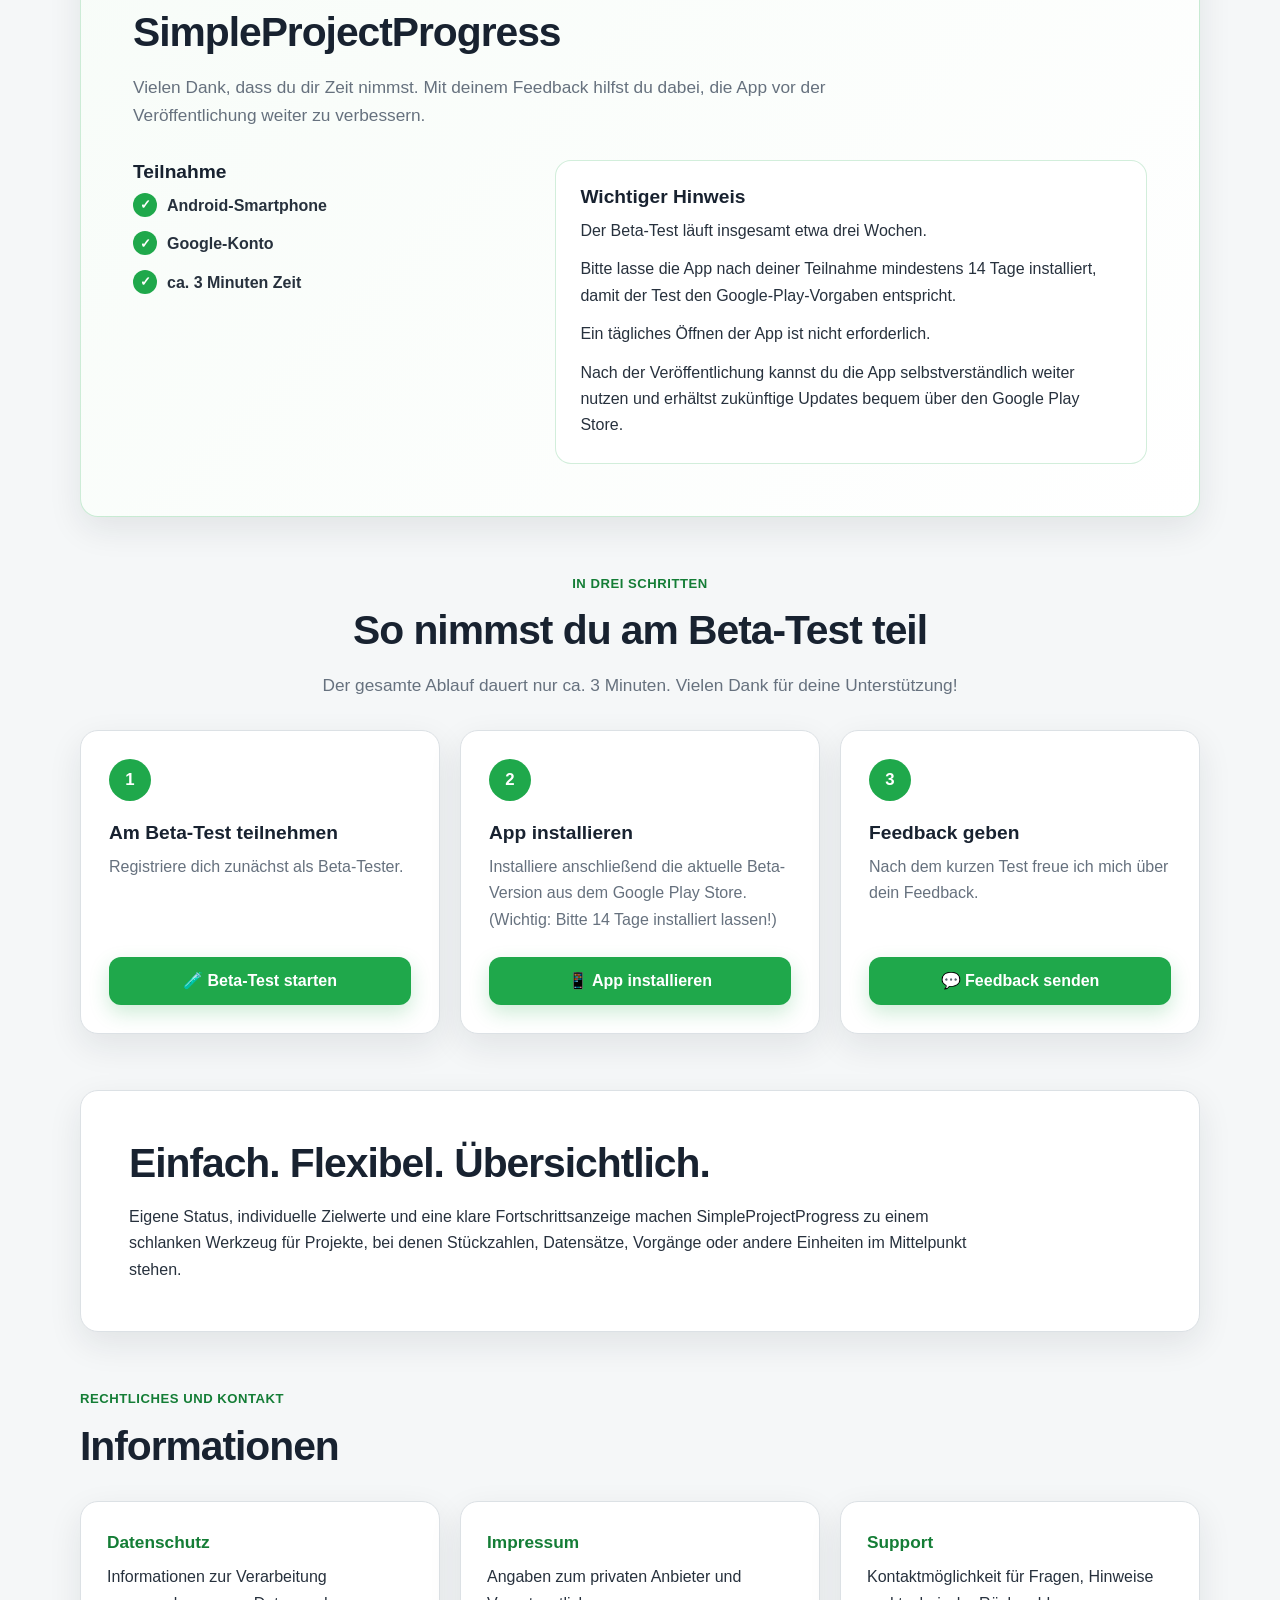
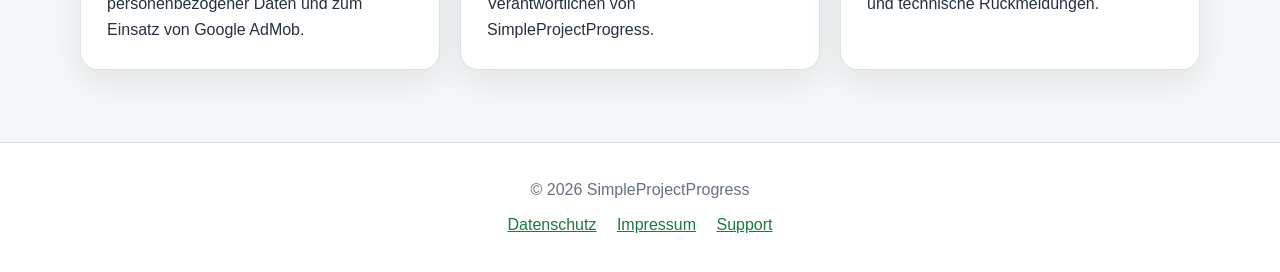
==== commit 6bff8395: "Update index.html" ====
--- a/index.html
+++ b/index.html
@@ -129,7 +129,7 @@
                 <div class="step-number" aria-hidden="true">2</div>
                 <h3>App installieren</h3>
                 <p>
-                    Installiere anschließend die aktuelle Beta-Version aus dem Google Play Store.
+                    Installiere anschließend die aktuelle Beta-Version aus dem Google Play Store. (Wichtig: Bitte 14 Tage installiert lassen!)
                 </p>
                 <a class="button button-primary"
                    href="https://play.google.com/store/apps/details?id=de.paschold.simpleprojectprogress"
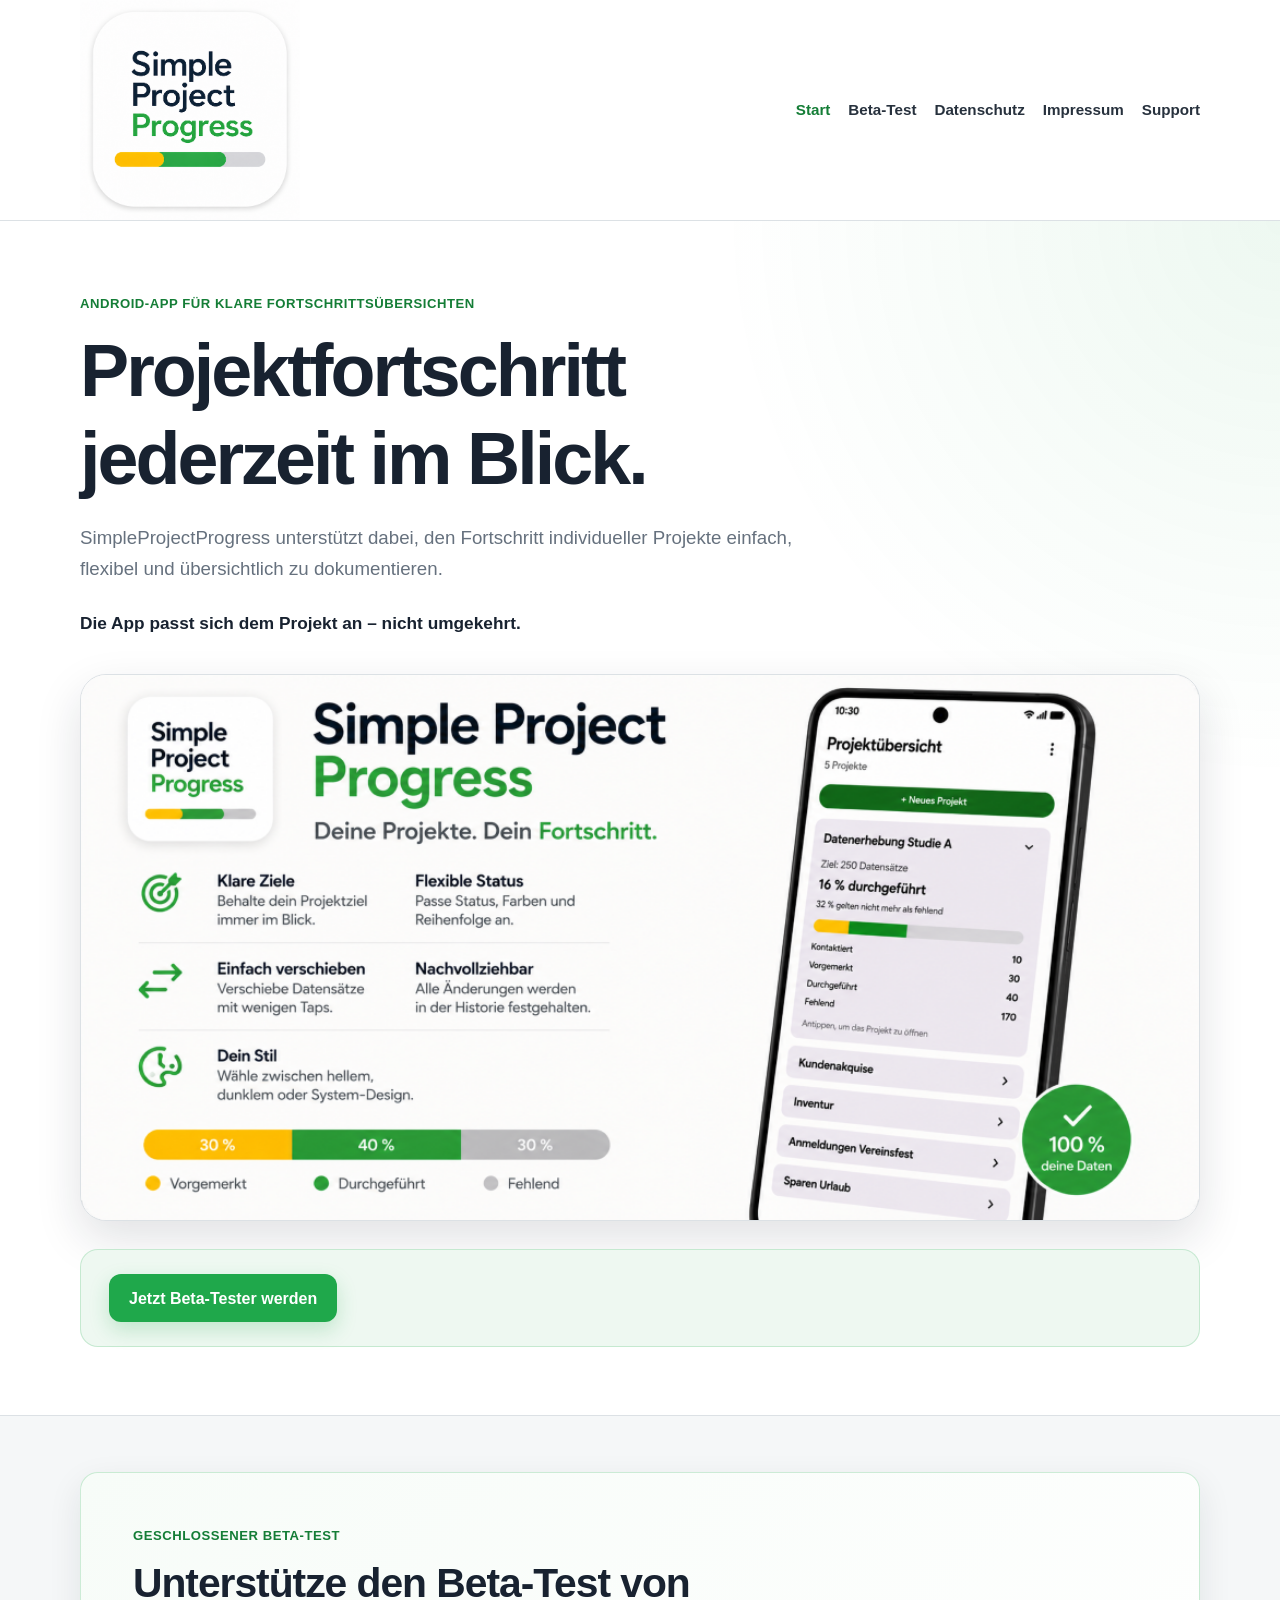
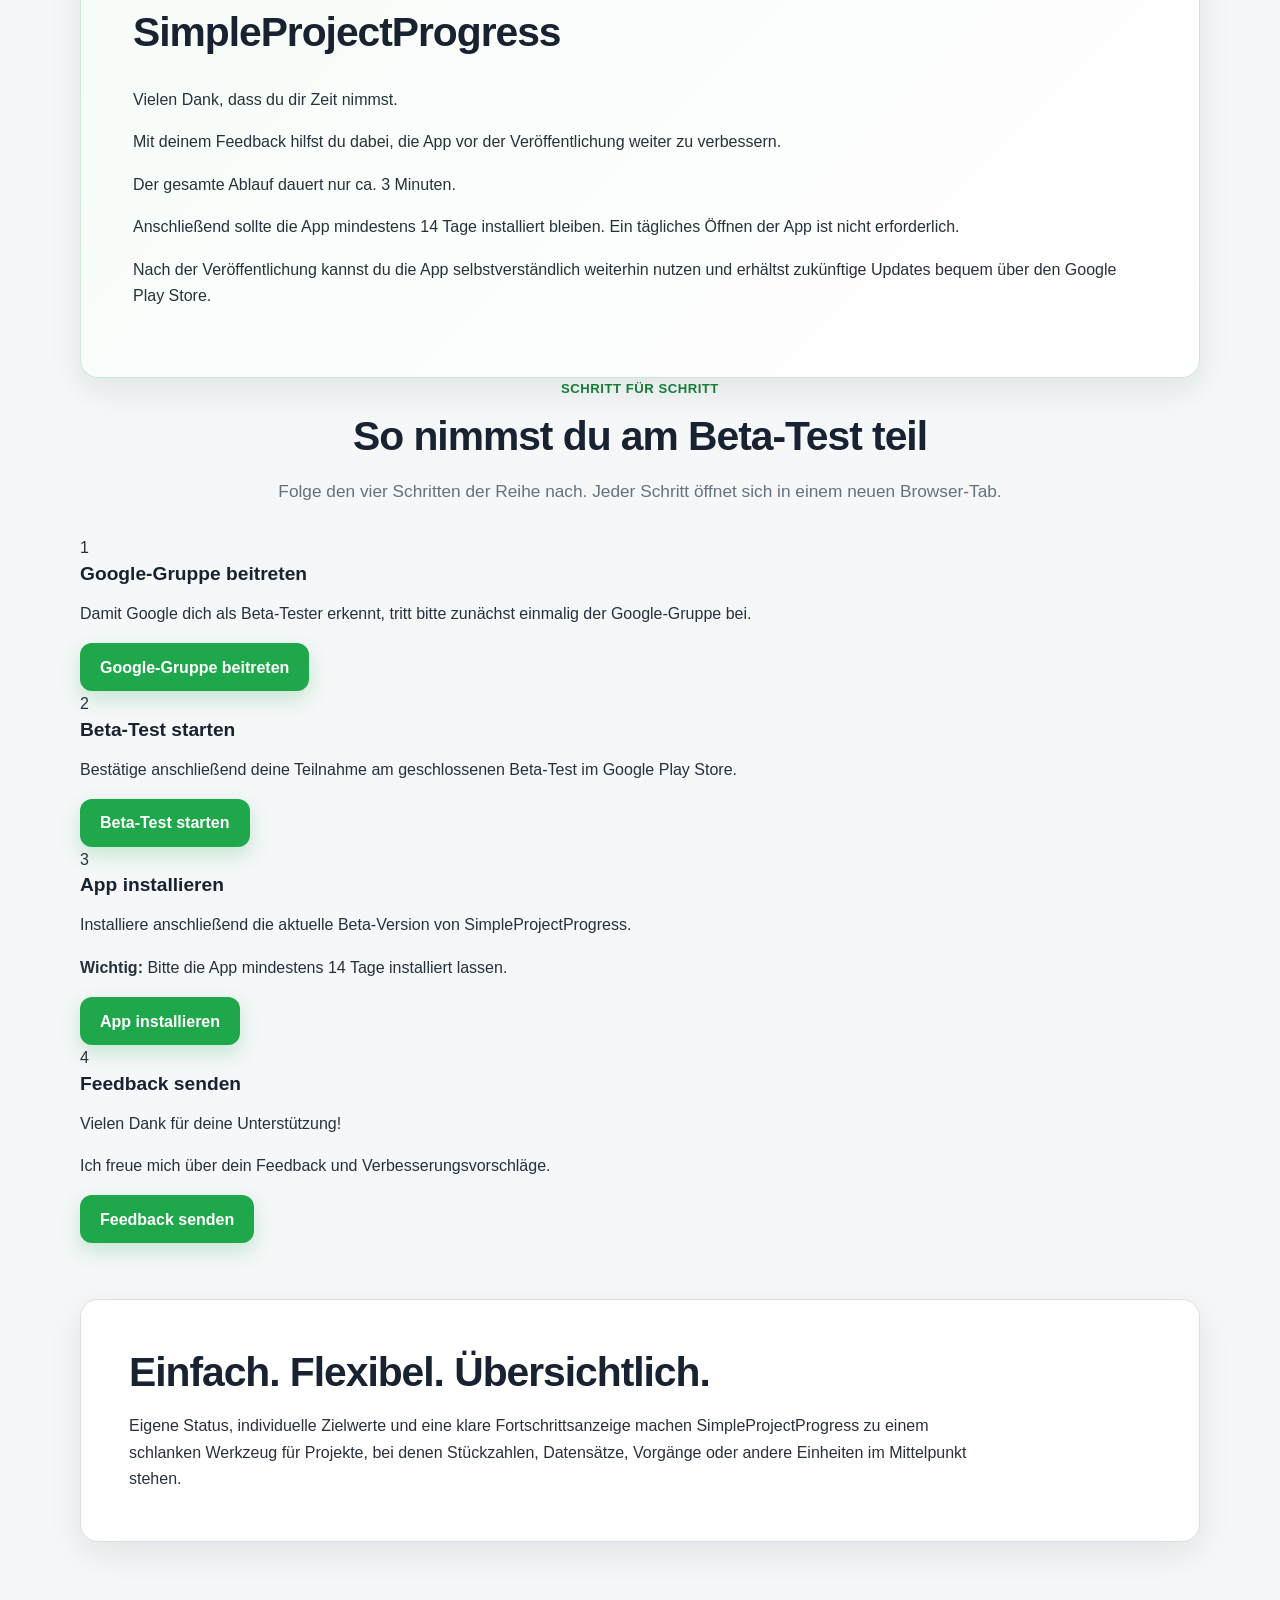
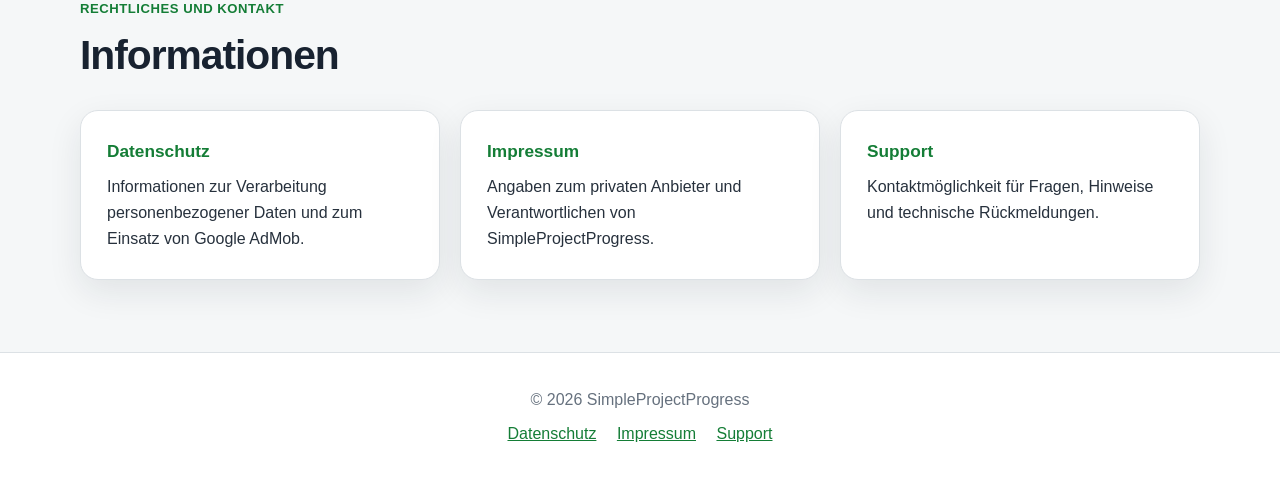
==== commit df5f1dab: "Update index.html" ====
--- a/index.html
+++ b/index.html
@@ -51,10 +51,9 @@
         </div>
 
         <div class="hero-cta">
-            <p>Der gesamte Ablauf dauert nur ca. 3 Minuten. Vielen Dank für deine Unterstützung!</p>
-            <a class="button button-primary"
+            <a class="button button-primary button-large"
                href="#beta-test">
-                Zum geschlossenen Beta-Test
+                Jetzt Beta-Tester werden
             </a>
         </div>
     </div>
@@ -65,92 +64,110 @@
         <div class="section-heading">
             <p class="section-kicker">Geschlossener Beta-Test</p>
             <h2 id="beta-title">Unterstütze den Beta-Test von SimpleProjectProgress</h2>
+        </div>
+
+        <div class="beta-copy">
+            <p>Vielen Dank, dass du dir Zeit nimmst.</p>
+            <p>
+                Mit deinem Feedback hilfst du dabei, die App vor der
+                Veröffentlichung weiter zu verbessern.
+            </p>
+            <p class="beta-duration">
+                Der gesamte Ablauf dauert nur ca. 3 Minuten.
+            </p>
+            <p>
+                Anschließend sollte die App mindestens 14 Tage installiert bleiben.
+                Ein tägliches Öffnen der App ist nicht erforderlich.
+            </p>
+            <p>
+                Nach der Veröffentlichung kannst du die App selbstverständlich
+                weiterhin nutzen und erhältst zukünftige Updates bequem über den
+                Google Play Store.
+            </p>
+        </div>
+    </section>
+
+    <section class="timeline-section" aria-labelledby="timeline-title">
+        <div class="section-heading section-heading-centered">
+            <p class="section-kicker">Schritt für Schritt</p>
+            <h2 id="timeline-title">So nimmst du am Beta-Test teil</h2>
             <p class="section-intro">
-                Vielen Dank, dass du dir Zeit nimmst. Mit deinem Feedback hilfst du dabei,
-                die App vor der Veröffentlichung weiter zu verbessern.
-            </p>
-        </div>
-
-        <div class="beta-columns">
-            <div>
-                <h3>Teilnahme</h3>
-                <ul class="check-list">
-                    <li>Android-Smartphone</li>
-                    <li>Google-Konto</li>
-                    <li>ca. 3 Minuten Zeit</li>
-                </ul>
-            </div>
-
-            <div class="important-note">
-                <h3>Wichtiger Hinweis</h3>
-                <p>
-                    Der Beta-Test läuft insgesamt etwa drei Wochen.
-                </p>
-                <p>
-                    Bitte lasse die App nach deiner Teilnahme mindestens 14 Tage installiert,
-                    damit der Test den Google-Play-Vorgaben entspricht.
-                </p>
-                <p>
-                    Ein tägliches Öffnen der App ist nicht erforderlich.
-                </p>
-                <p>
-                    Nach der Veröffentlichung kannst du die App selbstverständlich
-                    weiter nutzen und erhältst zukünftige Updates bequem über den Google Play Store.
-                </p>
-            </div>
-        </div>
-    </section>
-
-    <section class="steps-section" aria-labelledby="steps-title">
-        <div class="section-heading section-heading-centered">
-            <p class="section-kicker">In drei Schritten</p>
-            <h2 id="steps-title">So nimmst du am Beta-Test teil</h2>
-            <p class="section-intro">
-                Der gesamte Ablauf dauert nur ca. 3 Minuten. Vielen Dank für deine Unterstützung!
-            </p>
-        </div>
-
-        <div class="steps-grid">
-            <article class="step-card">
-                <div class="step-number" aria-hidden="true">1</div>
-                <h3>Am Beta-Test teilnehmen</h3>
-                <p>
-                    Registriere dich zunächst als Beta-Tester.
-                </p>
-                <a class="button button-primary"
-                   href="https://play.google.com/apps/testing/de.paschold.simpleprojectprogress"
-                   target="_blank"
-                   rel="noopener noreferrer">
-                    🧪 Beta-Test starten
-                </a>
-            </article>
-
-            <article class="step-card">
-                <div class="step-number" aria-hidden="true">2</div>
-                <h3>App installieren</h3>
-                <p>
-                    Installiere anschließend die aktuelle Beta-Version aus dem Google Play Store. (Wichtig: Bitte 14 Tage installiert lassen!)
-                </p>
-                <a class="button button-primary"
-                   href="https://play.google.com/store/apps/details?id=de.paschold.simpleprojectprogress"
-                   target="_blank"
-                   rel="noopener noreferrer">
-                    📱 App installieren
-                </a>
-            </article>
-
-            <article class="step-card">
-                <div class="step-number" aria-hidden="true">3</div>
-                <h3>Feedback geben</h3>
-                <p>
-                    Nach dem kurzen Test freue ich mich über dein Feedback.
-                </p>
-                <a class="button button-primary"
-                   href="https://forms.gle/kro4bLM4fWieLvHW9"
-                   target="_blank"
-                   rel="noopener noreferrer">
-                    💬 Feedback senden
-                </a>
+                Folge den vier Schritten der Reihe nach. Jeder Schritt öffnet sich
+                in einem neuen Browser-Tab.
+            </p>
+        </div>
+
+        <div class="timeline">
+            <article class="timeline-item">
+                <div class="timeline-marker" aria-hidden="true">1</div>
+                <div class="timeline-card">
+                    <h3>Google-Gruppe beitreten</h3>
+                    <p>
+                        Damit Google dich als Beta-Tester erkennt, tritt bitte
+                        zunächst einmalig der Google-Gruppe bei.
+                    </p>
+                    <a class="button button-primary timeline-button"
+                       href="https://groups.google.com/g/simpleprojectprogress-beta-test"
+                       target="_blank"
+                       rel="noopener noreferrer">
+                        Google-Gruppe beitreten
+                    </a>
+                </div>
+            </article>
+
+            <article class="timeline-item">
+                <div class="timeline-marker" aria-hidden="true">2</div>
+                <div class="timeline-card">
+                    <h3>Beta-Test starten</h3>
+                    <p>
+                        Bestätige anschließend deine Teilnahme am geschlossenen
+                        Beta-Test im Google Play Store.
+                    </p>
+                    <a class="button button-primary timeline-button"
+                       href="https://play.google.com/apps/testing/de.paschold.simpleprojectprogress"
+                       target="_blank"
+                       rel="noopener noreferrer">
+                        Beta-Test starten
+                    </a>
+                </div>
+            </article>
+
+            <article class="timeline-item">
+                <div class="timeline-marker" aria-hidden="true">3</div>
+                <div class="timeline-card">
+                    <h3>App installieren</h3>
+                    <p>
+                        Installiere anschließend die aktuelle Beta-Version von
+                        SimpleProjectProgress.
+                    </p>
+                    <p class="important-inline">
+                        <strong>Wichtig:</strong> Bitte die App mindestens 14 Tage
+                        installiert lassen.
+                    </p>
+                    <a class="button button-primary timeline-button"
+                       href="https://play.google.com/store/apps/details?id=de.paschold.simpleprojectprogress"
+                       target="_blank"
+                       rel="noopener noreferrer">
+                        App installieren
+                    </a>
+                </div>
+            </article>
+
+            <article class="timeline-item">
+                <div class="timeline-marker" aria-hidden="true">4</div>
+                <div class="timeline-card">
+                    <h3>Feedback senden</h3>
+                    <p>Vielen Dank für deine Unterstützung!</p>
+                    <p>
+                        Ich freue mich über dein Feedback und Verbesserungsvorschläge.
+                    </p>
+                    <a class="button button-primary timeline-button"
+                       href="https://forms.gle/kro4bLM4fWieLvHW9"
+                       target="_blank"
+                       rel="noopener noreferrer">
+                        Feedback senden
+                    </a>
+                </div>
             </article>
         </div>
     </section>
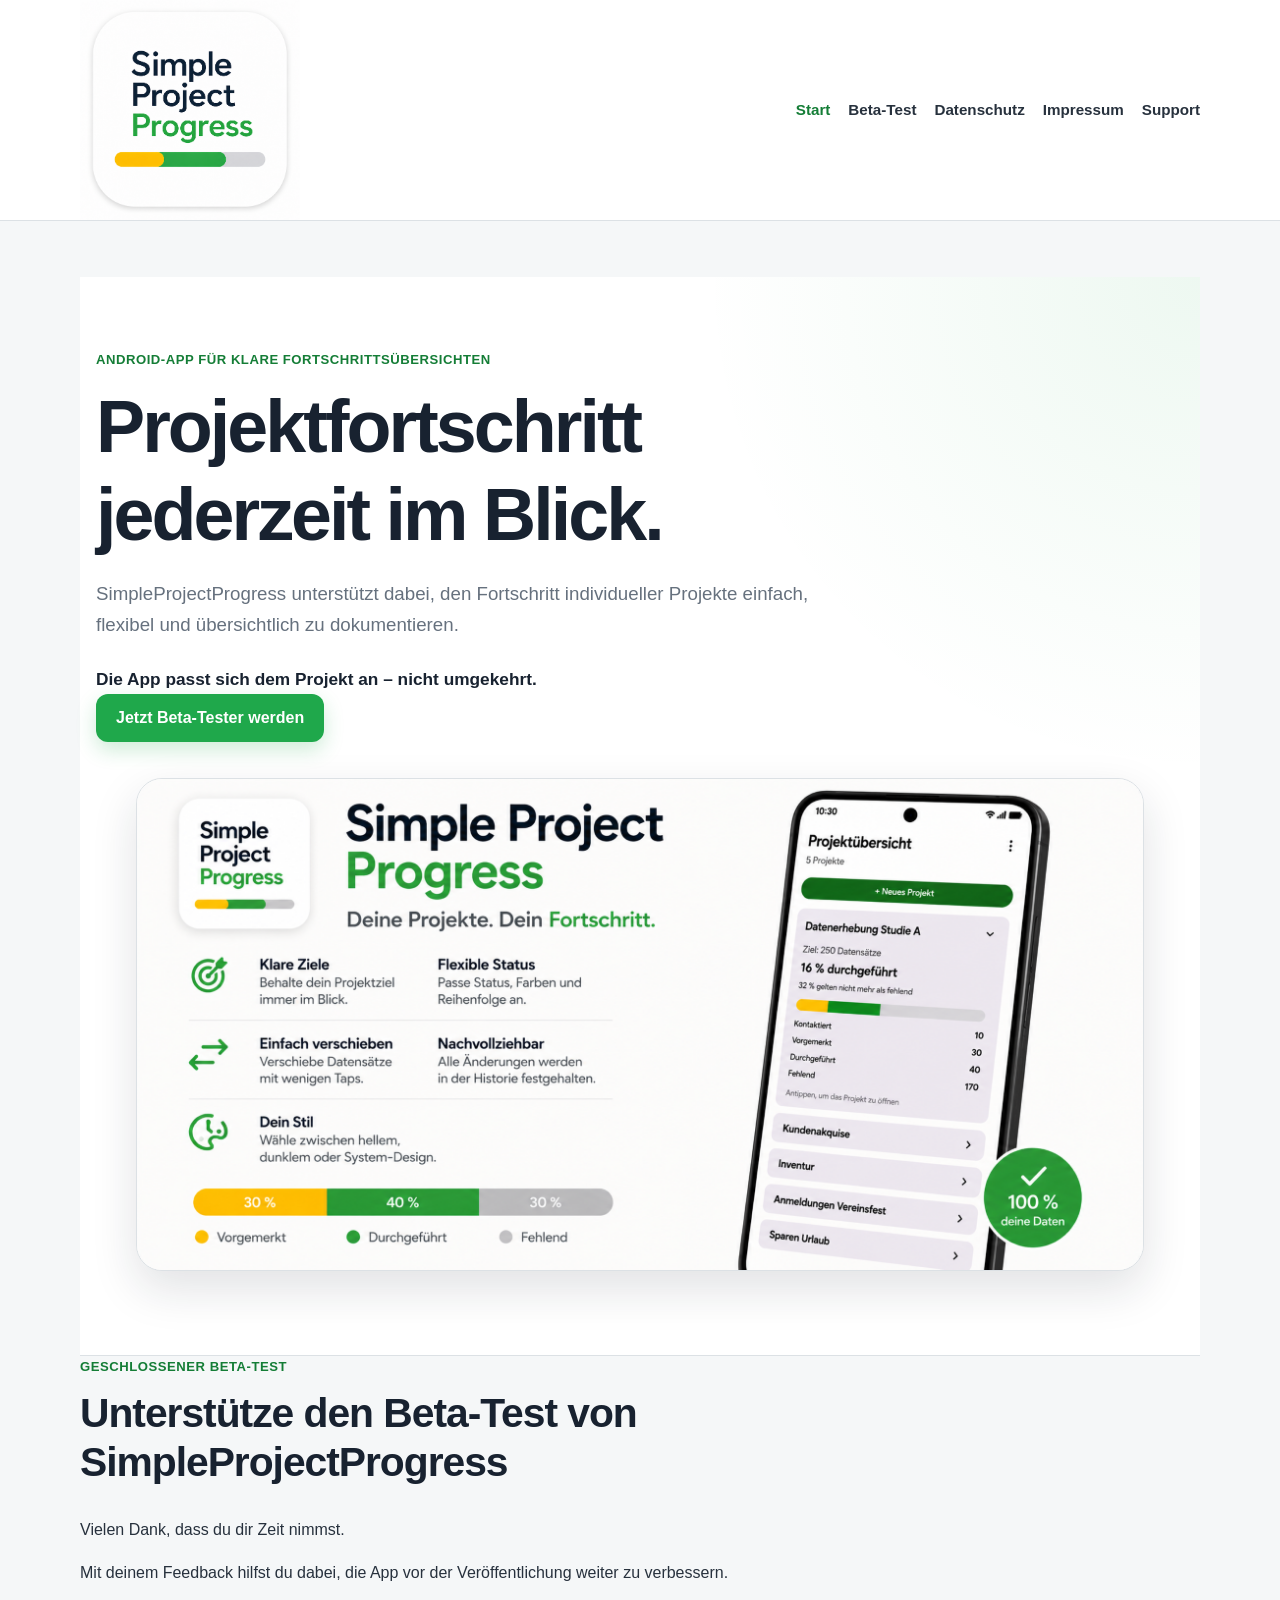
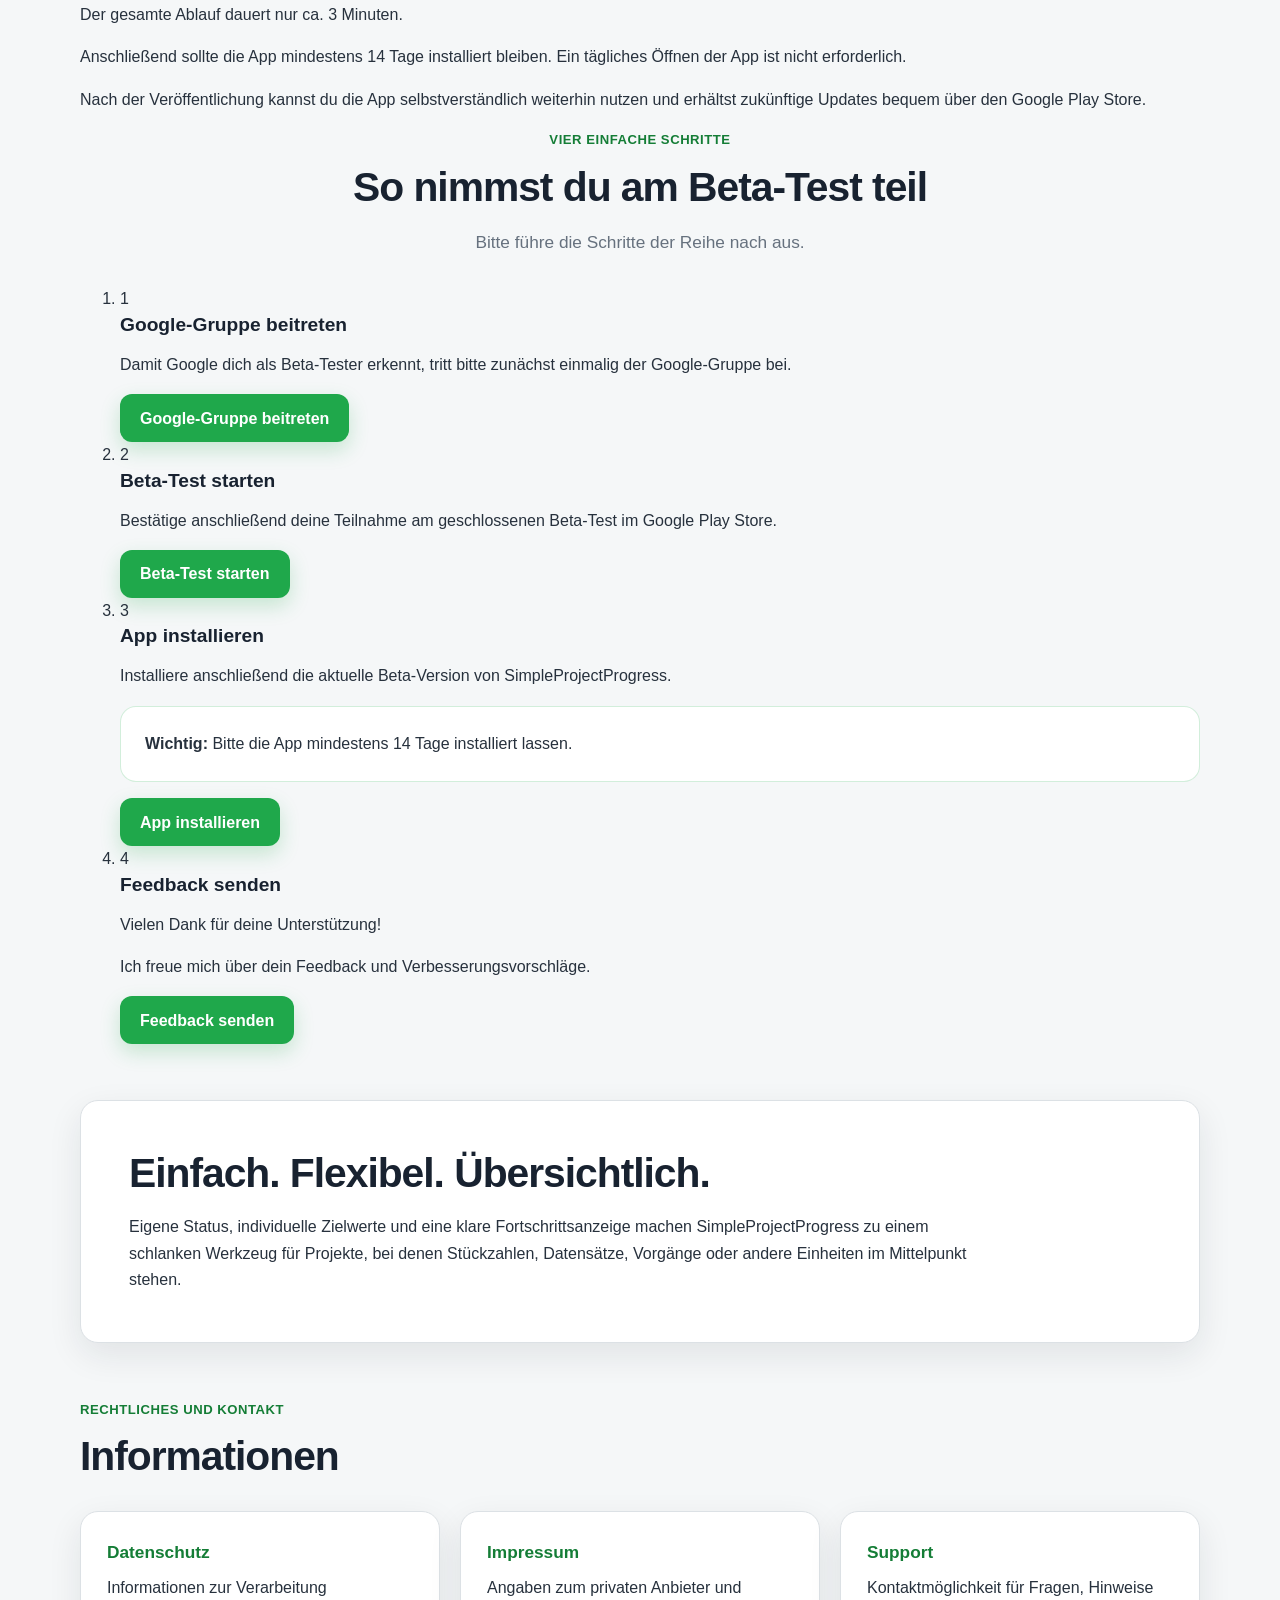
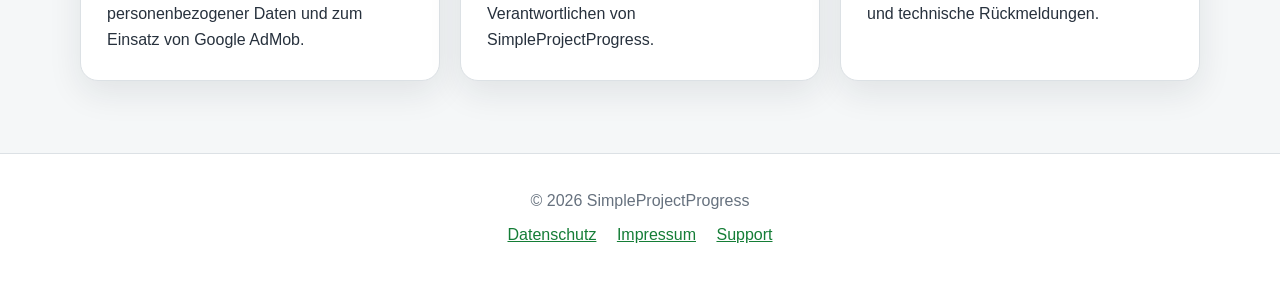
==== commit f88cb4a9: "Update index.html" ====
--- a/index.html
+++ b/index.html
@@ -3,8 +3,7 @@
 <head>
     <meta charset="utf-8">
     <meta name="viewport" content="width=device-width, initial-scale=1">
-    <meta name="description"
-          content="SimpleProjectProgress – geschlossener Beta-Test der Android-App für klare, flexible und übersichtliche Fortschrittsübersichten.">
+    <meta name="description" content="SimpleProjectProgress – geschlossener Beta-Test der Android-App für klare, flexible und übersichtliche Fortschrittsübersichten.">
     <title>SimpleProjectProgress – Geschlossener Beta-Test</title>
 
     <link rel="icon" type="image/png" href="assets/favicon.png">
@@ -14,13 +13,12 @@
 
 <header class="site-header">
     <nav class="nav" aria-label="Hauptnavigation">
-        <a class="brand" href="" aria-label="SimpleProjectProgress Startseite">
-            <img src="assets/simpleprojectprogress-logo.png"
-                 alt="SimpleProjectProgress">
+        <a class="brand" href="./" aria-label="SimpleProjectProgress Startseite">
+            <img src="assets/simpleprojectprogress-logo.png" alt="SimpleProjectProgress">
         </a>
 
         <div class="nav-links">
-            <a href="" aria-current="page">Start</a>
+            <a href="./" aria-current="page">Start</a>
             <a href="#beta-test">Beta-Test</a>
             <a href="datenschutz/">Datenschutz</a>
             <a href="impressum/">Impressum</a>
@@ -29,185 +27,167 @@
     </nav>
 </header>
 
-<section class="hero">
-    <div class="hero-inner">
-        <div class="hero-copy">
-            <p class="eyebrow">Android-App für klare Fortschrittsübersichten</p>
-            <h1>Projektfortschritt jederzeit im Blick.</h1>
-            <p class="lead">
-                SimpleProjectProgress unterstützt dabei, den Fortschritt
-                individueller Projekte einfach, flexibel und übersichtlich
-                zu dokumentieren.
-            </p>
-            <p class="claim">
-                Die App passt sich dem Projekt an – nicht umgekehrt.
-            </p>
-        </div>
-
-        <div class="feature-graphic-wrap">
-            <img class="feature-graphic"
-                 src="assets/simpleprojectprogress-feature-graphic.png"
-                 alt="Feature Graphic von SimpleProjectProgress mit App-Oberfläche und Funktionsübersicht">
-        </div>
-
-        <div class="hero-cta">
-            <a class="button button-primary button-large"
-               href="#beta-test">
-                Jetzt Beta-Tester werden
-            </a>
-        </div>
-    </div>
-</section>
-
-<main>
-    <section id="beta-test" class="beta-card" aria-labelledby="beta-title">
-        <div class="section-heading">
-            <p class="section-kicker">Geschlossener Beta-Test</p>
-            <h2 id="beta-title">Unterstütze den Beta-Test von SimpleProjectProgress</h2>
-        </div>
-
-        <div class="beta-copy">
-            <p>Vielen Dank, dass du dir Zeit nimmst.</p>
-            <p>
-                Mit deinem Feedback hilfst du dabei, die App vor der
-                Veröffentlichung weiter zu verbessern.
-            </p>
-            <p class="beta-duration">
-                Der gesamte Ablauf dauert nur ca. 3 Minuten.
-            </p>
-            <p>
-                Anschließend sollte die App mindestens 14 Tage installiert bleiben.
-                Ein tägliches Öffnen der App ist nicht erforderlich.
-            </p>
-            <p>
-                Nach der Veröffentlichung kannst du die App selbstverständlich
-                weiterhin nutzen und erhältst zukünftige Updates bequem über den
-                Google Play Store.
-            </p>
+<main class="page-main">
+    <section class="hero" aria-labelledby="hero-title">
+        <div class="hero-inner">
+            <div class="hero-copy">
+                <p class="eyebrow">Android-App für klare Fortschrittsübersichten</p>
+                <h1 id="hero-title">Projektfortschritt jederzeit im Blick.</h1>
+                <p class="lead">
+                    SimpleProjectProgress unterstützt dabei, den Fortschritt individueller Projekte
+                    einfach, flexibel und übersichtlich zu dokumentieren.
+                </p>
+                <p class="claim">Die App passt sich dem Projekt an – nicht umgekehrt.</p>
+
+                <a class="button button-primary button-large hero-button" href="#beta-test">
+                    Jetzt Beta-Tester werden
+                </a>
+            </div>
+
+            <figure class="feature-graphic-wrap">
+                <img
+                    class="feature-graphic"
+                    src="assets/simpleprojectprogress-feature-graphic.png"
+                    alt="SimpleProjectProgress mit App-Oberfläche, Funktionen und Fortschrittsanzeige">
+            </figure>
         </div>
     </section>
 
-    <section class="timeline-section" aria-labelledby="timeline-title">
-        <div class="section-heading section-heading-centered">
-            <p class="section-kicker">Schritt für Schritt</p>
-            <h2 id="timeline-title">So nimmst du am Beta-Test teil</h2>
-            <p class="section-intro">
-                Folge den vier Schritten der Reihe nach. Jeder Schritt öffnet sich
-                in einem neuen Browser-Tab.
+    <div class="content-shell">
+        <section id="beta-test" class="beta-panel" aria-labelledby="beta-title">
+            <div class="section-heading">
+                <p class="section-kicker">Geschlossener Beta-Test</p>
+                <h2 id="beta-title">Unterstütze den Beta-Test von SimpleProjectProgress</h2>
+            </div>
+
+            <div class="beta-copy">
+                <p>Vielen Dank, dass du dir Zeit nimmst.</p>
+                <p>
+                    Mit deinem Feedback hilfst du dabei, die App vor der Veröffentlichung weiter zu verbessern.
+                </p>
+                <p class="beta-highlight">Der gesamte Ablauf dauert nur ca. 3 Minuten.</p>
+                <p>
+                    Anschließend sollte die App mindestens 14 Tage installiert bleiben.
+                    Ein tägliches Öffnen der App ist nicht erforderlich.
+                </p>
+                <p>
+                    Nach der Veröffentlichung kannst du die App selbstverständlich weiterhin nutzen
+                    und erhältst zukünftige Updates bequem über den Google Play Store.
+                </p>
+            </div>
+        </section>
+
+        <section class="timeline-section" aria-labelledby="timeline-title">
+            <div class="section-heading section-heading-centered">
+                <p class="section-kicker">Vier einfache Schritte</p>
+                <h2 id="timeline-title">So nimmst du am Beta-Test teil</h2>
+                <p class="section-intro">Bitte führe die Schritte der Reihe nach aus.</p>
+            </div>
+
+            <ol class="timeline" aria-label="Ablauf des Beta-Tests">
+                <li class="timeline-item">
+                    <div class="timeline-marker" aria-hidden="true">1</div>
+                    <article class="timeline-card">
+                        <h3>Google-Gruppe beitreten</h3>
+                        <p>
+                            Damit Google dich als Beta-Tester erkennt, tritt bitte zunächst einmalig
+                            der Google-Gruppe bei.
+                        </p>
+                        <a class="button button-primary timeline-button"
+                           href="https://groups.google.com/g/simpleprojectprogress-beta-test"
+                           target="_blank"
+                           rel="noopener noreferrer">
+                            Google-Gruppe beitreten
+                        </a>
+                    </article>
+                </li>
+
+                <li class="timeline-item">
+                    <div class="timeline-marker" aria-hidden="true">2</div>
+                    <article class="timeline-card">
+                        <h3>Beta-Test starten</h3>
+                        <p>
+                            Bestätige anschließend deine Teilnahme am geschlossenen Beta-Test
+                            im Google Play Store.
+                        </p>
+                        <a class="button button-primary timeline-button"
+                           href="https://play.google.com/apps/testing/de.paschold.simpleprojectprogress"
+                           target="_blank"
+                           rel="noopener noreferrer">
+                            Beta-Test starten
+                        </a>
+                    </article>
+                </li>
+
+                <li class="timeline-item">
+                    <div class="timeline-marker" aria-hidden="true">3</div>
+                    <article class="timeline-card">
+                        <h3>App installieren</h3>
+                        <p>
+                            Installiere anschließend die aktuelle Beta-Version von SimpleProjectProgress.
+                        </p>
+                        <p class="important-note">
+                            <strong>Wichtig:</strong> Bitte die App mindestens 14 Tage installiert lassen.
+                        </p>
+                        <a class="button button-primary timeline-button"
+                           href="https://play.google.com/store/apps/details?id=de.paschold.simpleprojectprogress"
+                           target="_blank"
+                           rel="noopener noreferrer">
+                            App installieren
+                        </a>
+                    </article>
+                </li>
+
+                <li class="timeline-item">
+                    <div class="timeline-marker" aria-hidden="true">4</div>
+                    <article class="timeline-card">
+                        <h3>Feedback senden</h3>
+                        <p>Vielen Dank für deine Unterstützung!</p>
+                        <p>Ich freue mich über dein Feedback und Verbesserungsvorschläge.</p>
+                        <a class="button button-primary timeline-button"
+                           href="https://forms.gle/kro4bLM4fWieLvHW9"
+                           target="_blank"
+                           rel="noopener noreferrer">
+                            Feedback senden
+                        </a>
+                    </article>
+                </li>
+            </ol>
+        </section>
+
+        <section class="content-card app-summary" aria-labelledby="summary-title">
+            <h2 id="summary-title">Einfach. Flexibel. Übersichtlich.</h2>
+            <p>
+                Eigene Status, individuelle Zielwerte und eine klare Fortschrittsanzeige machen
+                SimpleProjectProgress zu einem schlanken Werkzeug für Projekte, bei denen Stückzahlen,
+                Datensätze, Vorgänge oder andere Einheiten im Mittelpunkt stehen.
             </p>
-        </div>
-
-        <div class="timeline">
-            <article class="timeline-item">
-                <div class="timeline-marker" aria-hidden="true">1</div>
-                <div class="timeline-card">
-                    <h3>Google-Gruppe beitreten</h3>
-                    <p>
-                        Damit Google dich als Beta-Tester erkennt, tritt bitte
-                        zunächst einmalig der Google-Gruppe bei.
-                    </p>
-                    <a class="button button-primary timeline-button"
-                       href="https://groups.google.com/g/simpleprojectprogress-beta-test"
-                       target="_blank"
-                       rel="noopener noreferrer">
-                        Google-Gruppe beitreten
-                    </a>
-                </div>
-            </article>
-
-            <article class="timeline-item">
-                <div class="timeline-marker" aria-hidden="true">2</div>
-                <div class="timeline-card">
-                    <h3>Beta-Test starten</h3>
-                    <p>
-                        Bestätige anschließend deine Teilnahme am geschlossenen
-                        Beta-Test im Google Play Store.
-                    </p>
-                    <a class="button button-primary timeline-button"
-                       href="https://play.google.com/apps/testing/de.paschold.simpleprojectprogress"
-                       target="_blank"
-                       rel="noopener noreferrer">
-                        Beta-Test starten
-                    </a>
-                </div>
-            </article>
-
-            <article class="timeline-item">
-                <div class="timeline-marker" aria-hidden="true">3</div>
-                <div class="timeline-card">
-                    <h3>App installieren</h3>
-                    <p>
-                        Installiere anschließend die aktuelle Beta-Version von
-                        SimpleProjectProgress.
-                    </p>
-                    <p class="important-inline">
-                        <strong>Wichtig:</strong> Bitte die App mindestens 14 Tage
-                        installiert lassen.
-                    </p>
-                    <a class="button button-primary timeline-button"
-                       href="https://play.google.com/store/apps/details?id=de.paschold.simpleprojectprogress"
-                       target="_blank"
-                       rel="noopener noreferrer">
-                        App installieren
-                    </a>
-                </div>
-            </article>
-
-            <article class="timeline-item">
-                <div class="timeline-marker" aria-hidden="true">4</div>
-                <div class="timeline-card">
-                    <h3>Feedback senden</h3>
-                    <p>Vielen Dank für deine Unterstützung!</p>
-                    <p>
-                        Ich freue mich über dein Feedback und Verbesserungsvorschläge.
-                    </p>
-                    <a class="button button-primary timeline-button"
-                       href="https://forms.gle/kro4bLM4fWieLvHW9"
-                       target="_blank"
-                       rel="noopener noreferrer">
-                        Feedback senden
-                    </a>
-                </div>
-            </article>
-        </div>
-    </section>
-
-    <section class="content-card app-summary">
-        <h2>Einfach. Flexibel. Übersichtlich.</h2>
-        <p>
-            Eigene Status, individuelle Zielwerte und eine klare
-            Fortschrittsanzeige machen SimpleProjectProgress zu einem
-            schlanken Werkzeug für Projekte, bei denen Stückzahlen,
-            Datensätze, Vorgänge oder andere Einheiten im Mittelpunkt stehen.
-        </p>
-    </section>
-
-    <section class="information-section" aria-labelledby="informationen">
-        <div class="section-heading">
-            <p class="section-kicker">Rechtliches und Kontakt</p>
-            <h2 id="informationen">Informationen</h2>
-        </div>
-
-        <div class="card-grid">
-            <a class="card" href="datenschutz/">
-                <strong>Datenschutz</strong>
-                Informationen zur Verarbeitung personenbezogener Daten
-                und zum Einsatz von Google AdMob.
-            </a>
-
-            <a class="card" href="impressum/">
-                <strong>Impressum</strong>
-                Angaben zum privaten Anbieter und Verantwortlichen
-                von SimpleProjectProgress.
-            </a>
-
-            <a class="card" href="support/">
-                <strong>Support</strong>
-                Kontaktmöglichkeit für Fragen, Hinweise und technische
-                Rückmeldungen.
-            </a>
-        </div>
-    </section>
+        </section>
+
+        <section class="information-section" aria-labelledby="informationen">
+            <div class="section-heading">
+                <p class="section-kicker">Rechtliches und Kontakt</p>
+                <h2 id="informationen">Informationen</h2>
+            </div>
+
+            <div class="card-grid">
+                <a class="card" href="datenschutz/">
+                    <strong>Datenschutz</strong>
+                    Informationen zur Verarbeitung personenbezogener Daten und zum Einsatz von Google AdMob.
+                </a>
+
+                <a class="card" href="impressum/">
+                    <strong>Impressum</strong>
+                    Angaben zum privaten Anbieter und Verantwortlichen von SimpleProjectProgress.
+                </a>
+
+                <a class="card" href="support/">
+                    <strong>Support</strong>
+                    Kontaktmöglichkeit für Fragen, Hinweise und technische Rückmeldungen.
+                </a>
+            </div>
+        </section>
+    </div>
 </main>
 
 <footer class="site-footer">
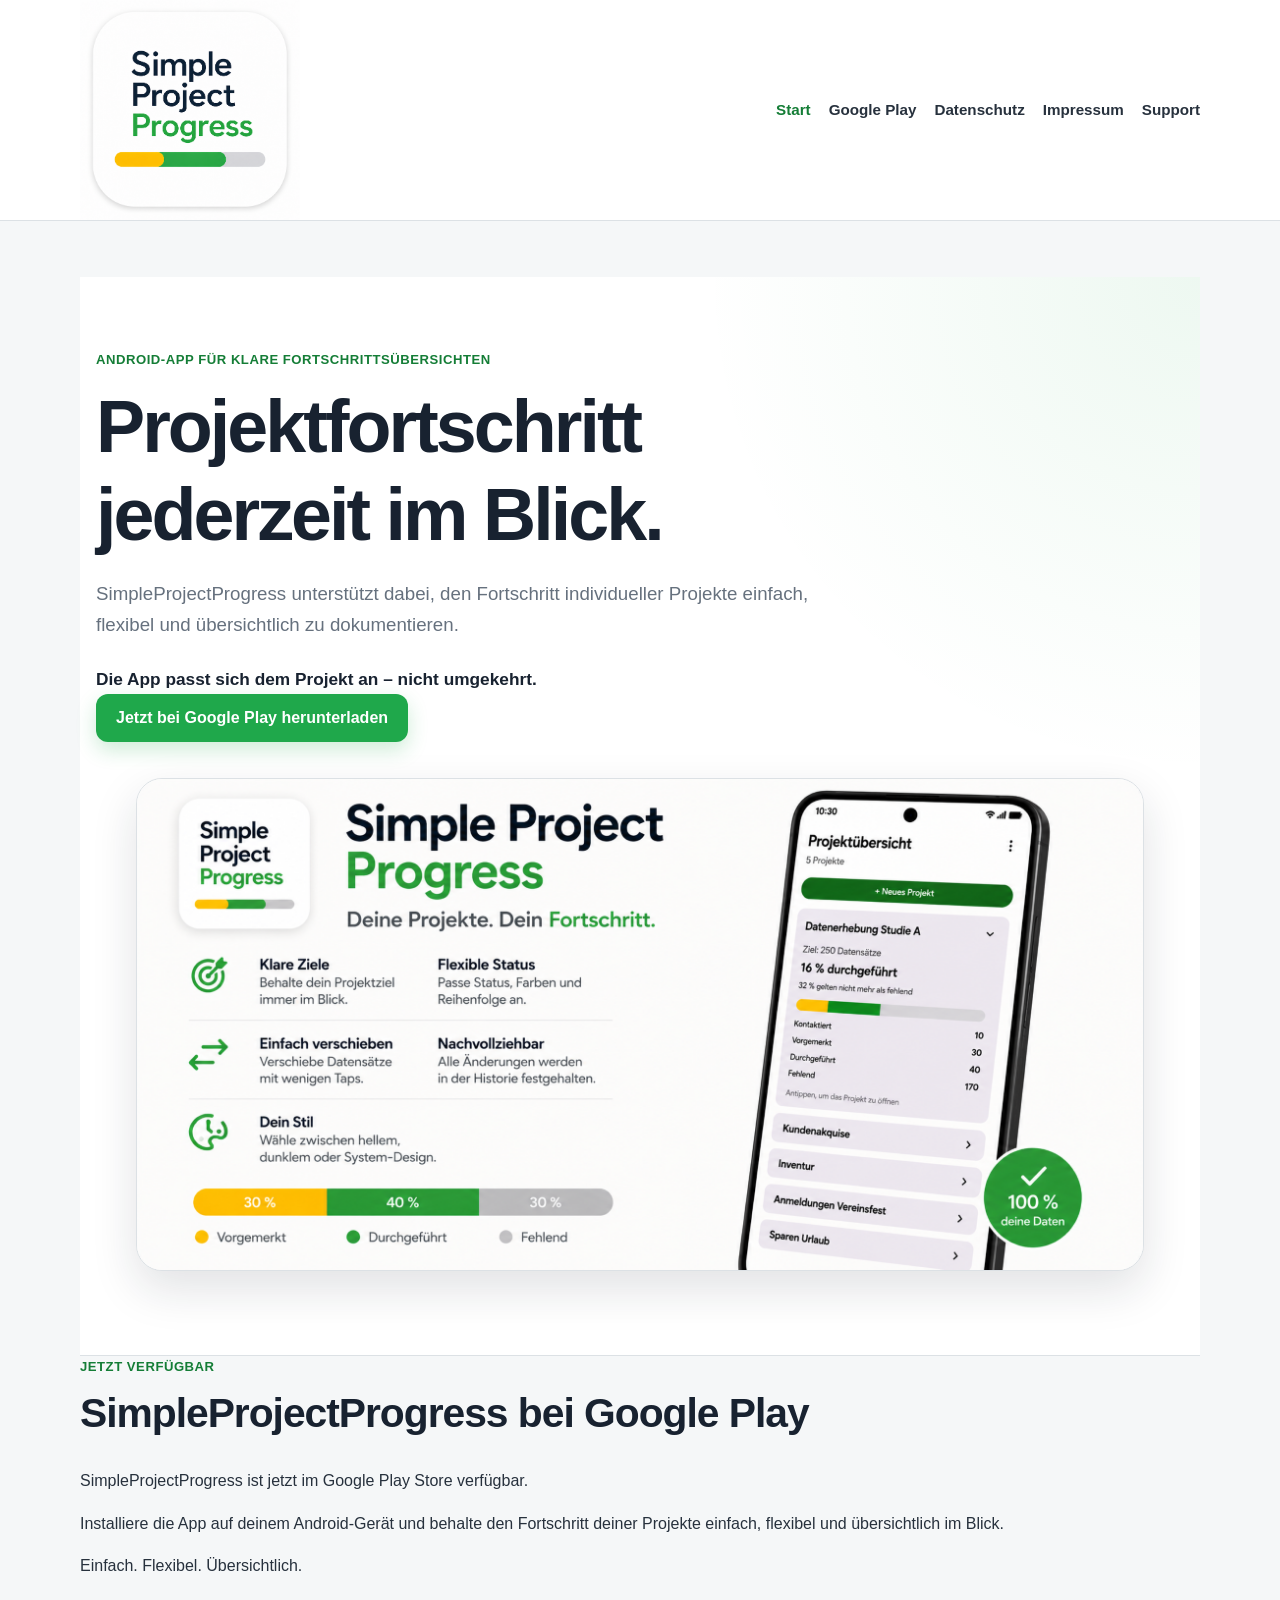
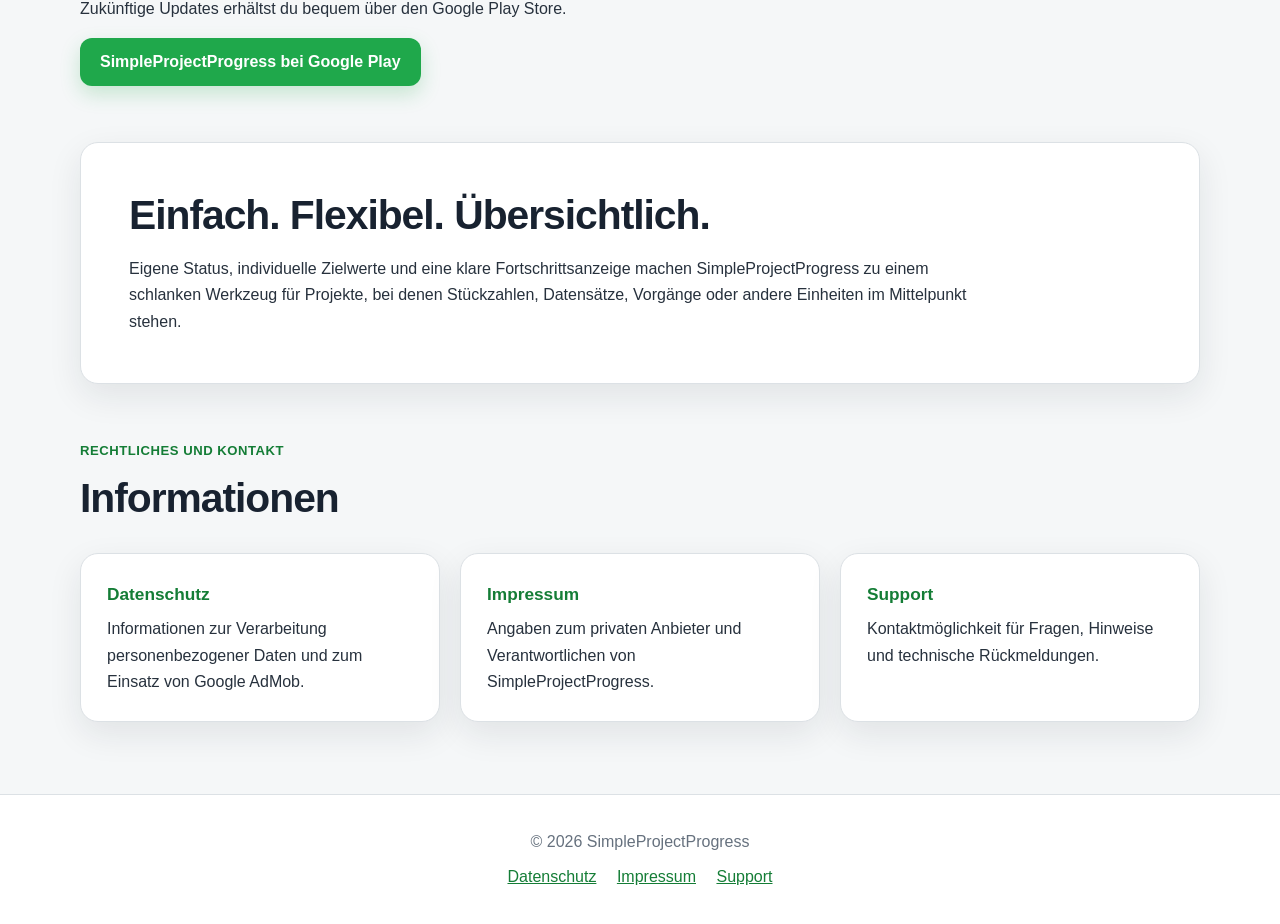
==== commit 0c85f288: "Revise index.html for Google Play launch Updated the HTML content to reflect the app's availability " ====
--- a/index.html
+++ b/index.html
@@ -3,11 +3,11 @@
 <head>
     <meta charset="utf-8">
     <meta name="viewport" content="width=device-width, initial-scale=1">
-    <meta name="description" content="SimpleProjectProgress – geschlossener Beta-Test der Android-App für klare, flexible und übersichtliche Fortschrittsübersichten.">
-    <title>SimpleProjectProgress – Geschlossener Beta-Test</title>
+    <meta name="description" content="SimpleProjectProgress – Android-App für klare, flexible und übersichtliche Fortschrittsübersichten.">
+    <title>SimpleProjectProgress</title>
 
     <link rel="icon" type="image/png" href="assets/favicon.png">
-    <link rel="stylesheet" href="style.css">
+    <link rel="stylesheet" href="style.css?v=7">
 </head>
 <body>
 
@@ -19,7 +19,7 @@
 
         <div class="nav-links">
             <a href="./" aria-current="page">Start</a>
-            <a href="#beta-test">Beta-Test</a>
+            <a href="#download">Google Play</a>
             <a href="datenschutz/">Datenschutz</a>
             <a href="impressum/">Impressum</a>
             <a href="support/">Support</a>
@@ -39,8 +39,11 @@
                 </p>
                 <p class="claim">Die App passt sich dem Projekt an – nicht umgekehrt.</p>
 
-                <a class="button button-primary button-large hero-button" href="#beta-test">
-                    Jetzt Beta-Tester werden
+                <a class="button button-primary button-large hero-button"
+                   href="https://play.google.com/store/apps/details?id=de.paschold.simpleprojectprogress"
+                   target="_blank"
+                   rel="noopener noreferrer">
+                    Jetzt bei Google Play herunterladen
                 </a>
             </div>
 
@@ -54,105 +57,32 @@
     </section>
 
     <div class="content-shell">
-        <section id="beta-test" class="beta-panel" aria-labelledby="beta-title">
+        <section id="download" class="beta-panel" aria-labelledby="download-title">
             <div class="section-heading">
-                <p class="section-kicker">Geschlossener Beta-Test</p>
-                <h2 id="beta-title">Unterstütze den Beta-Test von SimpleProjectProgress</h2>
+                <p class="section-kicker">Jetzt verfügbar</p>
+                <h2 id="download-title">SimpleProjectProgress bei Google Play</h2>
             </div>
 
             <div class="beta-copy">
-                <p>Vielen Dank, dass du dir Zeit nimmst.</p>
                 <p>
-                    Mit deinem Feedback hilfst du dabei, die App vor der Veröffentlichung weiter zu verbessern.
-                </p>
-                <p class="beta-highlight">Der gesamte Ablauf dauert nur ca. 3 Minuten.</p>
-                <p>
-                    Anschließend sollte die App mindestens 14 Tage installiert bleiben.
-                    Ein tägliches Öffnen der App ist nicht erforderlich.
+                    SimpleProjectProgress ist jetzt im Google Play Store verfügbar.
                 </p>
                 <p>
-                    Nach der Veröffentlichung kannst du die App selbstverständlich weiterhin nutzen
-                    und erhältst zukünftige Updates bequem über den Google Play Store.
+                    Installiere die App auf deinem Android-Gerät und behalte den Fortschritt
+                    deiner Projekte einfach, flexibel und übersichtlich im Blick.
                 </p>
+                <p class="beta-highlight">Einfach. Flexibel. Übersichtlich.</p>
+                <p>
+                    Zukünftige Updates erhältst du bequem über den Google Play Store.
+                </p>
+
+                <a class="button button-primary button-large"
+                   href="https://play.google.com/store/apps/details?id=de.paschold.simpleprojectprogress"
+                   target="_blank"
+                   rel="noopener noreferrer">
+                    SimpleProjectProgress bei Google Play
+                </a>
             </div>
-        </section>
-
-        <section class="timeline-section" aria-labelledby="timeline-title">
-            <div class="section-heading section-heading-centered">
-                <p class="section-kicker">Vier einfache Schritte</p>
-                <h2 id="timeline-title">So nimmst du am Beta-Test teil</h2>
-                <p class="section-intro">Bitte führe die Schritte der Reihe nach aus.</p>
-            </div>
-
-            <ol class="timeline" aria-label="Ablauf des Beta-Tests">
-                <li class="timeline-item">
-                    <div class="timeline-marker" aria-hidden="true">1</div>
-                    <article class="timeline-card">
-                        <h3>Google-Gruppe beitreten</h3>
-                        <p>
-                            Damit Google dich als Beta-Tester erkennt, tritt bitte zunächst einmalig
-                            der Google-Gruppe bei.
-                        </p>
-                        <a class="button button-primary timeline-button"
-                           href="https://groups.google.com/g/simpleprojectprogress-beta-test"
-                           target="_blank"
-                           rel="noopener noreferrer">
-                            Google-Gruppe beitreten
-                        </a>
-                    </article>
-                </li>
-
-                <li class="timeline-item">
-                    <div class="timeline-marker" aria-hidden="true">2</div>
-                    <article class="timeline-card">
-                        <h3>Beta-Test starten</h3>
-                        <p>
-                            Bestätige anschließend deine Teilnahme am geschlossenen Beta-Test
-                            im Google Play Store.
-                        </p>
-                        <a class="button button-primary timeline-button"
-                           href="https://play.google.com/apps/testing/de.paschold.simpleprojectprogress"
-                           target="_blank"
-                           rel="noopener noreferrer">
-                            Beta-Test starten
-                        </a>
-                    </article>
-                </li>
-
-                <li class="timeline-item">
-                    <div class="timeline-marker" aria-hidden="true">3</div>
-                    <article class="timeline-card">
-                        <h3>App installieren</h3>
-                        <p>
-                            Installiere anschließend die aktuelle Beta-Version von SimpleProjectProgress.
-                        </p>
-                        <p class="important-note">
-                            <strong>Wichtig:</strong> Bitte die App mindestens 14 Tage installiert lassen.
-                        </p>
-                        <a class="button button-primary timeline-button"
-                           href="https://play.google.com/store/apps/details?id=de.paschold.simpleprojectprogress"
-                           target="_blank"
-                           rel="noopener noreferrer">
-                            App installieren
-                        </a>
-                    </article>
-                </li>
-
-                <li class="timeline-item">
-                    <div class="timeline-marker" aria-hidden="true">4</div>
-                    <article class="timeline-card">
-                        <h3>Feedback senden</h3>
-                        <p>Vielen Dank für deine Unterstützung!</p>
-                        <p>Ich freue mich über dein Feedback und Verbesserungsvorschläge.</p>
-                        <a class="button button-primary timeline-button"
-                           href="https://forms.gle/kro4bLM4fWieLvHW9"
-                           target="_blank"
-                           rel="noopener noreferrer">
-                            Feedback senden
-                        </a>
-                    </article>
-                </li>
-            </ol>
         </section>
 
         <section class="content-card app-summary" aria-labelledby="summary-title">
